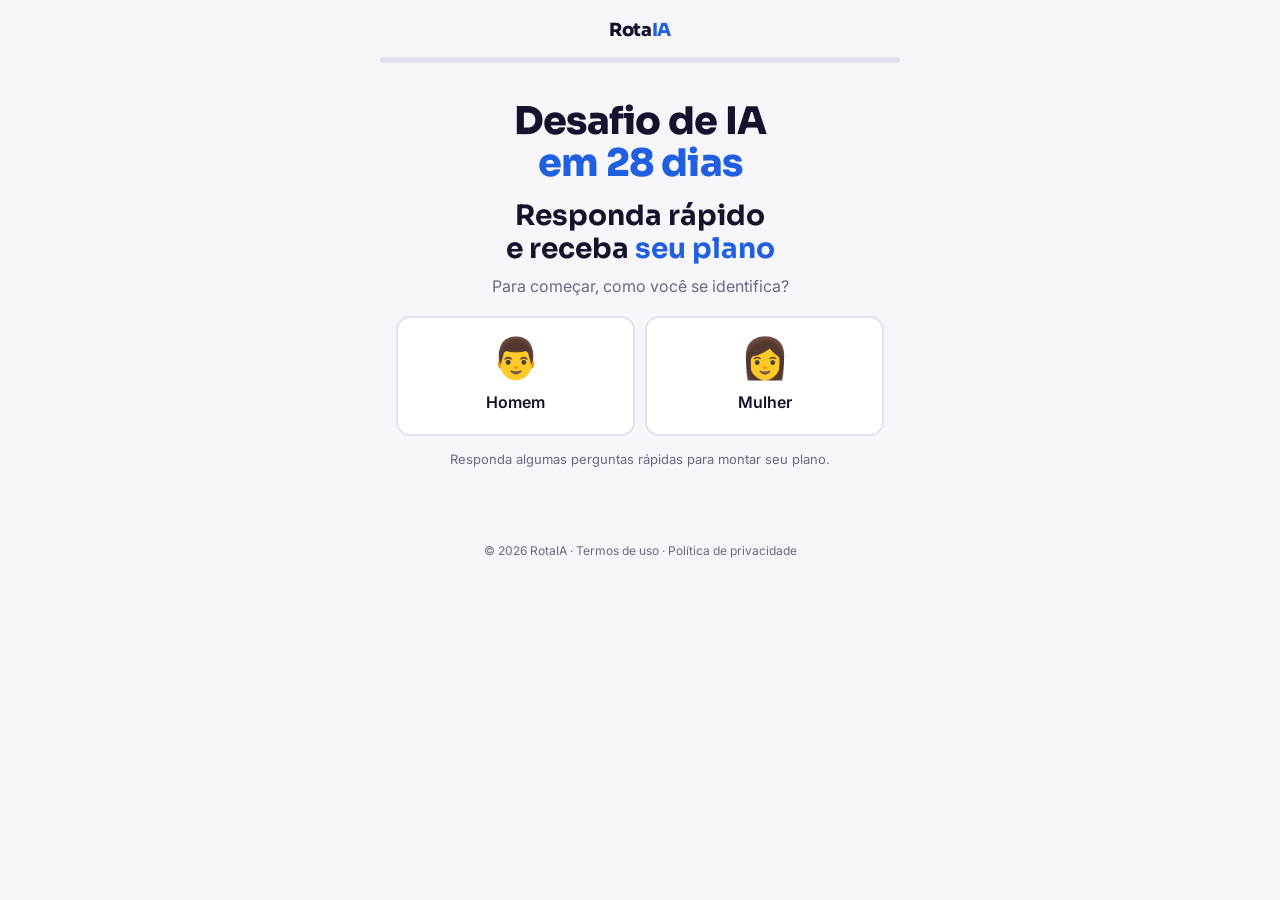
==== public/index.html @ 20b92b88 "Funil Desafio IA em 28 Dias Co-Authored-By: Claude Opus 5.5 <noreply@anthropic.com>" ====
<!DOCTYPE html>
<html lang="pt-BR">
<head>
<meta charset="utf-8">
<meta name="viewport" content="width=device-width, initial-scale=1">
<title>Desafio IA em 28 Dias</title>
<link rel="preconnect" href="https://fonts.googleapis.com">
<link rel="preconnect" href="https://fonts.gstatic.com" crossorigin>
<link href="https://fonts.googleapis.com/css2?family=Sora:wght@600;700;800&family=Inter:wght@400;500;600;700&display=swap" rel="stylesheet">
<style>
/* ===== Configure aqui: cores da sua marca ===== */
:root{
  --brand:#1f5fe0; --brand-ink:#fff; --brand-soft:#e8f0ff; --accent:#f28c28;
  --bg:#f7f7fb; --card:#fff; --ink:#15132b; --muted:#6a6884; --line:#e4e2f0;
  --display:"Sora","Trebuchet MS",sans-serif; --body:"Inter","Segoe UI",system-ui,sans-serif;
}
*{box-sizing:border-box}
html,body{margin:0}
body{background:var(--bg);color:var(--ink);font:400 16px/1.5 var(--body);min-height:100vh}
button{font:inherit;cursor:pointer}
:focus-visible{outline:3px solid var(--accent);outline-offset:2px;border-radius:8px}
.top{position:sticky;top:0;background:var(--bg);z-index:5;padding:12px 16px 8px}
.topin{max-width:520px;margin:0 auto;display:grid;grid-template-columns:40px 1fr 40px;align-items:center}
.back{border:0;background:none;font-size:22px;color:var(--ink);visibility:hidden}
.logo{text-align:center;font:800 18px var(--display);letter-spacing:-.02em}
.logo span{color:var(--brand)}
.bar{max-width:520px;margin:10px auto 0;height:6px;background:var(--line);border-radius:9px;overflow:hidden}
.bar i{display:block;height:100%;width:0;background:var(--brand);transition:width .35s}
main{max-width:520px;margin:0 auto;padding:12px 16px 40px}
.step{display:none;animation:in .3s ease}
.step.on{display:block}
@keyframes in{from{opacity:0;transform:translateY(8px)}to{opacity:1;transform:none}}
h1{font:800 clamp(28px,7vw,38px)/1.1 var(--display);letter-spacing:-.02em;margin:18px 0 10px;text-align:center;text-wrap:balance}
h2{font:700 clamp(22px,5.5vw,28px)/1.2 var(--display);margin:14px 0 8px;text-align:center;text-wrap:balance}
h2 em,h1 em{font-style:normal;color:var(--brand)}
.sub{color:var(--muted);text-align:center;margin:0 0 18px}
.opts{display:grid;gap:10px}
.opts.two{grid-template-columns:1fr 1fr}
.opt{display:flex;align-items:center;gap:12px;width:100%;text-align:left;background:var(--card);border:2px solid var(--line);border-radius:14px;padding:14px 16px;color:var(--ink);font-weight:600;transition:border-color .15s,transform .1s}
.opt:hover{border-color:var(--brand)}
.opt:active{transform:scale(.99)}
.opt .ic{font-size:24px;line-height:1}
.opt.sel{border-color:var(--brand);background:var(--brand-soft)}
.opts.two .opt{flex-direction:column;justify-content:center;text-align:center;padding:20px 10px}
.opts.two .opt .ic{font-size:40px}
.opt .chk{margin-left:auto;width:22px;height:22px;border:2px solid var(--line);border-radius:6px;flex:none}
.opt.sel .chk{background:var(--brand);border-color:var(--brand);box-shadow:inset 0 0 0 3px var(--brand-soft)}
.cta{display:block;width:100%;border:0;border-radius:14px;padding:16px;background:var(--brand);color:var(--brand-ink);font:700 17px var(--body);margin-top:18px;text-align:center;text-decoration:none}
.cta:disabled{opacity:.45;cursor:not-allowed}
.cta.green{background:var(--accent);color:#06281a}
.note{font-size:13px;color:var(--muted);text-align:center;margin-top:14px}
.load{display:grid;gap:14px;margin:20px 0}
.lrow{font-weight:600;font-size:15px}
.lrow div{display:flex;justify-content:space-between}
.lbar{height:8px;background:var(--line);border-radius:9px;overflow:hidden;margin-top:6px}
.lbar i{display:block;height:100%;width:0;background:var(--brand);transition:width .2s linear}
.modal{position:fixed;inset:0;background:rgba(21,19,43,.45);display:none;align-items:center;justify-content:center;padding:16px;z-index:9}
.modal.on{display:flex}
.box{background:var(--card);border-radius:18px;padding:22px;max-width:380px;width:100%;text-align:center}
.box .opts{grid-template-columns:1fr 1fr;margin-top:14px}
.box .opt{justify-content:center}
.field{width:100%;border:2px solid var(--line);border-radius:14px;padding:15px 16px;font:500 16px var(--body);background:var(--card);color:var(--ink)}
.field:focus{border-color:var(--brand);outline:none}
.card{background:var(--card);border:1px solid var(--line);border-radius:16px;padding:18px;margin-top:14px}
.compare{display:grid;grid-template-columns:1fr 1fr;gap:10px;margin-top:14px}
.compare .card{margin:0;text-align:center}
.compare b{display:block;font:700 15px var(--display);margin-bottom:8px}
.meter{height:10px;background:var(--line);border-radius:9px;overflow:hidden;margin:8px 0}
.meter i{display:block;height:100%}
.tag{display:inline-block;background:var(--brand-soft);color:var(--brand);font-weight:700;font-size:13px;padding:4px 10px;border-radius:99px}
.weeks{list-style:none;padding:0;margin:0;display:grid;gap:10px}
.weeks li{display:grid;grid-template-columns:44px 1fr;gap:12px;align-items:start}
.weeks .n{width:44px;height:44px;border-radius:12px;background:var(--brand);color:#fff;display:grid;place-items:center;font:700 15px var(--display)}
.weeks p{margin:2px 0 0;color:var(--muted);font-size:14px}
.inc{list-style:none;padding:0;margin:0;display:grid;gap:8px}
.inc li::before{content:"✓";color:var(--accent);font-weight:800;margin-right:8px}
.price{text-align:center}
.price s{color:var(--muted)}
.price .big{font:800 44px/1 var(--display);margin:6px 0;color:var(--ink)}
.faq details{border-top:1px solid var(--line);padding:12px 0}
.faq summary{font-weight:700;cursor:pointer}
.faq p{color:var(--muted);margin:8px 0 0}
.dep{font-size:14px;color:var(--muted);border-left:3px solid var(--brand);padding-left:10px;margin:10px 0}
footer{text-align:center;font-size:12px;color:var(--muted);padding:20px 16px}
</style>
</head>
<body>
<header class="top">
  <div class="topin">
    <button class="back" id="back" aria-label="Voltar">←</button>
    <div class="logo" id="logo"></div>
    <span></span>
  </div>
  <div class="bar" aria-hidden="true"><i id="prog"></i></div>
</header>
<main id="app"></main>
<div class="modal" id="modal" role="dialog" aria-modal="true" aria-labelledby="mq">
  <div class="box"><h2 id="mq" style="margin-top:0">Você está pronto para começar hoje?</h2>
    <div class="opts"><button class="opt" data-m="nao">Ainda não</button><button class="opt" data-m="sim">Sim!</button></div></div>
</div>
<footer>© <span id="yr"></span> <span id="brand2"></span> · Termos de uso · Política de privacidade</footer>

<script>
/* ============ CONFIGURE AQUI ============ */
const CONFIG = {
  marca: "Rota<span>IA</span>",          // nome da sua marca (pode usar <span> para colorir parte)
  marcaTexto: "RotaIA",                   // nome sem formatação, para o rodapé
  checkout: "https://SEU-CHECKOUT-AQUI",  // link do seu checkout (Kiwify, Hotmart, Cakto…)
  precoDe: "R$ 97,00",
  precoPor: "R$ 27,90",
  parcelas: "ou 3x de R$ 9,97",
  garantia: "7 dias",
  desconto: "70% OFF",                    // o que aparece na raspadinha (use um desconto real)
  // Assinatura com período de teste (deixe teste: null para pagamento único)
  teste: null,                            // exemplo: { preco: "R$ 9,90", periodo: "7 dias", renovacao: "R$ 29,90 a cada 4 semanas" }
  cronometroMin: 0,                       // minutos do cronômetro da oferta; 0 desliga. Use só com prazo real.
  // Depoimentos: use apenas depoimentos reais de alunos, com autorização.
  depoimentos: [
    // { nome: "Nome do aluno", cargo: "Profissão", texto: "O que ele disse de verdade." },
  ],
};
/* ======================================== */

const STEPS = [
  { id:"genero", q:"Responda rápido e receba <em>seu plano</em>", sub:"Para começar, como você se identifica?", two:true,
    o:[["👨","Homem"],["👩","Mulher"]] },
  { id:"idade", q:"Seu plano de IA começa <em>por onde você está hoje</em>", sub:"Qual é a sua faixa de idade?", two:true,
    o:[["🧑","18 a 24"],["👩","25 a 34"],["🧔","35 a 44"],["👵","45 ou mais"]] },
  { id:"meta", q:"O que você quer conquistar com IA <em>nos próximos 28 dias</em>?",
    o:[["💰","Ganhar mais sem trabalhar mais horas"],["📈","Ter melhores oportunidades de trabalho"],["🎯","Aprender uma habilidade que paga bem"],["🕊️","Ter mais tempo livre e menos estresse"],["🚀","Criar um negócio próprio"]] },
  { id:"area", q:"Qual dessas opções descreve <em>seu momento</em>?", sub:"Escolha a mais próxima",
    o:[["🏢","Trabalho CLT"],["💻","Autônomo ou freelancer"],["🏪","Tenho um negócio"],["🎓","Estudante"],["🔎","Procurando oportunidades"]] },
  { id:"rotina", q:"Como é a sua <em>rotina de trabalho</em>?", sub:"Assim o plano se encaixa no seu dia",
    o:[["🌞","Trabalho de dia"],["🌙","Trabalho à noite"],["🔀","Meus horários são flexíveis"],["📚","Só estudo"],["🏖️","Sou aposentado(a)"],["⏸️","Não estou trabalhando agora"]] },
  { id:"tempo", q:"Quanto tempo por dia você <em>consegue dedicar</em>?",
    o:[["⏱️","Até 15 minutos"],["⏰","De 15 a 30 minutos"],["🕐","De 30 a 60 minutos"],["🗓️","Mais de 1 hora"]] },
  { id:"desafios", q:"Quais desses <em>desafios</em> você vive hoje?", sub:"Marque todos que se aplicam", multi:true,
    o:[["😕","Sinto que ganho pouco"],["⌛","Falta de tempo"],["🔁","Rotina cansativa"],["😟","Preocupação com dinheiro"],["🧭","Não sei por onde começar"],["📉","Medo de ficar para trás"]] },
  { id:"nivel", q:"Qual é a sua <em>experiência com IA</em>?",
    o:[["🌱","Nunca usei"],["💬","Já usei o ChatGPT algumas vezes"],["⚙️","Uso no trabalho, mas quero ir além"]] },
  { id:"criar", q:"O que você gostaria de <em>criar com IA</em>?", sub:"Marque todos que quiser", multi:true,
    o:[["✍️","Textos e posts"],["🖼️","Imagens e artes"],["🎬","Vídeos"],["🤖","Automações"],["💬","Atendimento automático"]] },
  { id:"financas", q:"Como você se sente com a sua <em>vida financeira</em> hoje?",
    o:[["🙂","Tranquilo(a)"],["⚖️","Queria mais estabilidade"],["🧗","Tenho dificuldade de avançar"],["😣","Preciso mudar urgente"]] },
  { id:"renda", q:"Quanto você gostaria de <em>ganhar por mês</em>?",
    o:[["💵","Até R$ 3 mil"],["💰","De R$ 3 mil a R$ 10 mil"],["🏆","Mais de R$ 10 mil"]] },
  { id:"liberdade", q:"Você gostaria de trabalhar com <em>horário flexível</em>, de onde quiser?", two:true,
    o:[["👍","Sim"],["👎","Não"]] },
  { id:"sonho", q:"Existe algo <em>especial</em> que você quer conquistar?", sub:"Ter um objetivo claro aumenta suas chances",
    o:[["🏠","Minha casa"],["✈️","Uma viagem"],["💳","Sair das dívidas"],["👨‍👩‍👧","Dar mais conforto à família"],["🌴","Me aposentar mais cedo"]] },
  { id:"potencial", type:"potential" },
  { id:"carregando", type:"load" },
  { id:"ancora", q:"Quanto você investiria em um <em>plano de IA feito para você</em>?",
    o:[["🟢","R$ 19,90"],["🟡","R$ 29,90"],["🟠","R$ 39,90"]] },
  { id:"raspadinha", type:"scratch" },
  { id:"resultado", type:"result" },
];
const A = {}; let i = 0;
const $ = s => document.querySelector(s);
const app = $("#app");
$("#logo").innerHTML = CONFIG.marca; $("#brand2").textContent = CONFIG.marcaTexto; $("#yr").textContent = new Date().getFullYear();

function render(){
  const s = STEPS[i];
  $("#prog").style.width = Math.round(i / (STEPS.length - 1) * 100) + "%";
  $("#back").style.visibility = i > 0 && s.type !== "result" ? "visible" : "hidden";
  if(s.type === "potential") return renderPotential();
  if(s.type === "scratch") return renderScratch();
  if(s.type === "load") return renderLoad();
  if(s.type === "email") return renderEmail();
  if(s.type === "result") return renderResult();
  const intro = i === 0 ? `<h1>Desafio de IA<br><em>em 28 dias</em></h1>` : "";
  app.innerHTML = `<section class="step on">${intro}<h2>${s.q}</h2>${s.sub ? `<p class="sub">${s.sub}</p>` : ""}
    <div class="opts ${s.two ? "two" : ""}">${s.o.map(([ic, t], k) => `<button class="opt" data-k="${k}"><span class="ic" aria-hidden="true">${ic}</span><span>${t}</span>${s.multi ? `<span class="chk" aria-hidden="true"></span>` : ""}</button>`).join("")}</div>
    ${s.multi ? `<button class="cta" id="next" disabled>Continuar</button>` : ""}
    ${i === 0 ? `<p class="note">Responda algumas perguntas rápidas para montar seu plano.</p>` : ""}</section>`;
  const sel = new Set(A[s.id] || []);
  app.querySelectorAll(".opt").forEach(b => {
    const t = s.o[b.dataset.k][1];
    if(s.multi && sel.has(t)) b.classList.add("sel");
    b.addEventListener("click", () => {
      if(s.multi){ sel.has(t) ? sel.delete(t) : sel.add(t); b.classList.toggle("sel"); $("#next").disabled = !sel.size; A[s.id] = [...sel]; }
      else { A[s.id] = t; b.classList.add("sel"); setTimeout(go, 220); }
    });
  });
  if(s.multi){ $("#next").disabled = !sel.size; $("#next").addEventListener("click", go); }
}
function go(){ i = Math.min(i + 1, STEPS.length - 1); render(); scrollTo(0, 0); }
$("#back").addEventListener("click", () => { if(i > 0){ i--; render(); } });

function renderPotential(){
  const alvo = (A.renda || "uma renda maior").toLowerCase();
  app.innerHTML = `<section class="step on"><p style="text-align:center"><span class="tag">Seu diagnóstico</span></p>
    <h2>Seu <em>potencial com IA</em> é alto</h2>
    <div class="card"><b>Potencial de crescimento</b><div class="meter" style="height:14px"><i id="pm" style="width:0;background:linear-gradient(90deg,#f0a04b,var(--accent));transition:width 1.4s ease"></i></div>
      <div style="display:flex;justify-content:space-between;font-size:13px;color:var(--muted)"><span>Baixo</span><span>Médio</span><span>Alto</span></div></div>
    <div class="card"><p style="margin:0">Pelas suas respostas, você tem o perfil para usar IA em <b>${(A.criar || ["textos e posts"]).join(", ").toLowerCase()}</b> e buscar <b>${alvo}</b> com ${(A.tempo || "pouco tempo por dia").toLowerCase()}.</p></div>
    <button class="cta" id="next">Continuar</button></section>`;
  setTimeout(() => { const m = $("#pm"); if(m) m.style.width = "86%"; }, 100);
  $("#next").addEventListener("click", go);
}
function renderScratch(){
  app.innerHTML = `<section class="step on"><h2>Raspe e ganhe um <em>desconto no seu desafio</em></h2>
    <p class="sub">Passe o dedo ou o mouse sobre o cartão</p>
    <div style="position:relative;max-width:320px;margin:0 auto;aspect-ratio:16/10;border-radius:16px;overflow:hidden;background:var(--brand-soft);display:grid;place-items:center;text-align:center">
      <div><div style="font:700 15px var(--body);color:var(--muted)">VOCÊ GANHOU</div><div style="font:800 46px/1 var(--display);color:var(--brand)">${CONFIG.desconto}</div><div style="font-size:14px;color:var(--muted)">no seu plano</div></div>
      <canvas id="sc" style="position:absolute;inset:0;width:100%;height:100%;touch-action:none;cursor:grab"></canvas></div>
    <button class="cta green" id="next" disabled>Usar meu desconto</button></section>`;
  const c = $("#sc"), x = c.getContext("2d"), r = c.getBoundingClientRect();
  c.width = r.width; c.height = r.height;
  x.fillStyle = "#b9bfd3"; x.fillRect(0, 0, c.width, c.height);
  x.fillStyle = "#7d849c"; x.font = "700 18px Inter, sans-serif"; x.textAlign = "center"; x.fillText("RASPE AQUI", c.width / 2, c.height / 2 + 6);
  x.globalCompositeOperation = "destination-out";
  let down = false, n = 0;
  const pos = e => { const b = c.getBoundingClientRect(), p = e.touches ? e.touches[0] : e; return [p.clientX - b.left, p.clientY - b.top]; };
  const draw = e => { if(!down) return; e.preventDefault(); const [px, py] = pos(e); x.beginPath(); x.arc(px, py, 22, 0, Math.PI * 2); x.fill(); if(++n > 25){ $("#next").disabled = false; c.style.transition = "opacity .5s"; c.style.opacity = "0"; } };
  ["mousedown", "touchstart"].forEach(ev => c.addEventListener(ev, e => { down = true; draw(e); }, { passive: false }));
  ["mousemove", "touchmove"].forEach(ev => c.addEventListener(ev, draw, { passive: false }));
  ["mouseup", "mouseleave", "touchend"].forEach(ev => c.addEventListener(ev, () => down = false));
  $("#next").addEventListener("click", go);
}
function renderLoad(){
  const rows = ["Analisando suas respostas", "Identificando seu perfil", "Montando seu plano de 28 dias", "Ajustando ao seu tempo disponível"];
  const deps = CONFIG.depoimentos.map(d => `<p class="dep">“${d.texto}”<br><b>${d.nome}</b> · ${d.cargo}</p>`).join("");
  app.innerHTML = `<section class="step on"><h2>Criando seu <em>plano personalizado</em></h2>
    <div class="load">${rows.map((r, k) => `<div class="lrow"><div><span>${r}</span><span id="p${k}">0%</span></div><div class="lbar"><i id="b${k}"></i></div></div>`).join("")}</div>
    ${deps ? `<div class="card">${deps}</div>` : ""}</section>`;
  let k = 0, p = 0, asked = false;
  const t = setInterval(() => {
    p += 4; $("#b" + k).style.width = p + "%"; $("#p" + k).textContent = p + "%";
    if(k === 1 && p >= 60 && !asked){ asked = true; clearInterval(t); ask(() => resume()); return; }
    if(p >= 100){ $("#p" + k).textContent = "100% ✓"; k++; p = 0; if(k >= rows.length){ clearInterval(t); setTimeout(go, 500); } }
  }, 60);
  function resume(){
    const t2 = setInterval(() => {
      p += 4; $("#b" + k).style.width = p + "%"; $("#p" + k).textContent = p + "%";
      if(p >= 100){ $("#p" + k).textContent = "100% ✓"; k++; p = 0; if(k >= rows.length){ clearInterval(t2); setTimeout(go, 500); } }
    }, 60);
  }
}
function ask(done){
  const m = $("#modal"); m.classList.add("on");
  m.querySelectorAll(".opt").forEach(b => b.onclick = () => { A.pronto = b.dataset.m; m.classList.remove("on"); done(); });
}
function renderEmail(){
  app.innerHTML = `<section class="step on"><h2>Seu plano está <em>pronto!</em></h2>
    <p class="sub">Digite seu melhor e-mail para ver o resultado e receber o plano.</p>
    <form id="f"><input class="field" type="email" id="em" required placeholder="seuemail@exemplo.com" autocomplete="email">
    <button class="cta" type="submit">Ver meu plano</button></form>
    <p class="note">Usamos seu e-mail só para enviar o plano. Nada de spam.</p></section>`;
  $("#f").addEventListener("submit", e => { e.preventDefault(); A.email = $("#em").value.trim(); /* Conecte aqui sua ferramenta de e-mail (webhook, RD Station, etc.) */ go(); });
}
function renderResult(){
  const tempo = A.tempo || "15 minutos por dia", meta = (A.meta || "seu objetivo").toLowerCase();
  const criar = (A.criar || ["textos e posts"]).map(x => x.toLowerCase()).join(", ");
  const inicio = { "Nunca usei": 10, "Já usei o ChatGPT algumas vezes": 30, "Uso no trabalho, mas quero ir além": 50 }[A.nivel] || 20;
  app.innerHTML = `<section class="step on">
    <p style="text-align:center"><span class="tag">Plano personalizado</span></p>
    <h2>Seu plano para <em>${meta}</em> com IA</h2>
    <p class="sub">Montado para ${tempo.toLowerCase()}, com foco em ${criar}.</p>
    <div class="compare">
      <div class="card"><b>Hoje</b>Domínio de IA<div class="meter"><i style="width:${inicio}%;background:#f0a04b"></i></div><small>${A.nivel || "Iniciante"}</small></div>
      <div class="card"><b>Em 28 dias</b>Domínio de IA<div class="meter"><i style="width:85%;background:var(--accent)"></i></div><small>Usando IA no dia a dia</small></div>
    </div>
    <div class="card"><h2 style="text-align:left;margin-top:0">Sua rota de 4 semanas</h2>
      <ul class="weeks">
        <li><span class="n">S1</span><div><b>Fundamentos</b><p>As ferramentas certas e como escrever bons comandos.</p></div></li>
        <li><span class="n">S2</span><div><b>Criação</b><p>Produza ${criar} em minutos.</p></div></li>
        <li><span class="n">S3</span><div><b>Produtividade</b><p>Automatize tarefas repetitivas e ganhe tempo.</p></div></li>
        <li><span class="n">S4</span><div><b>Aplicação</b><p>Use o que aprendeu para ${meta}.</p></div></li>
      </ul></div>
    <div class="card"><h2 style="text-align:left;margin-top:0">O que você recebe</h2>
      <ul class="inc"><li>28 aulas curtas, uma por dia</li><li>Biblioteca de comandos prontos para copiar</li><li>Exercícios práticos com cada ferramenta</li><li>Acesso pelo celular ou computador</li><li>Certificado de conclusão</li></ul></div>
    <div class="card price"><span class="tag">${CONFIG.desconto} aplicado</span>
      ${CONFIG.cronometroMin ? `<p class="note">Desconto válido por <b id="tm"></b></p>` : ""}
      ${CONFIG.teste
        ? `<p style="margin:12px 0 0">Teste por ${CONFIG.teste.periodo}</p><div class="big">${CONFIG.teste.preco}</div>
           <p class="note" style="margin:0">Depois, ${CONFIG.teste.renovacao}. Cancele quando quiser.</p>`
        : `<p style="margin:12px 0 0">De <s>${CONFIG.precoDe}</s> por</p><div class="big">${CONFIG.precoPor}</div>
           <p class="note" style="margin:0">${CONFIG.parcelas} · pagamento único</p>`}
      <a class="cta green" href="${CONFIG.checkout}" target="_blank" rel="noopener">Quero começar meu desafio</a>
      <p class="note">🔒 Compra segura · Garantia incondicional de ${CONFIG.garantia}</p></div>
    <div class="card faq"><h2 style="text-align:left;margin-top:0">Perguntas frequentes</h2>
      <details><summary>Preciso saber tecnologia?</summary><p>Não. O desafio começa do zero e explica cada passo.</p></details>
      <details><summary>Quanto tempo por dia?</summary><p>As aulas foram pensadas para caber em ${tempo.toLowerCase()}.</p></details>
      <details><summary>Como recebo o acesso?</summary><p>Logo após a compra, você recebe o acesso no e-mail.</p></details>
      <details><summary>E se eu não gostar?</summary><p>Você tem ${CONFIG.garantia} de garantia. Pediu, recebeu seu dinheiro de volta.</p></details>
    </div></section>`;
  if(CONFIG.cronometroMin){
    let s = CONFIG.cronometroMin * 60;
    const tick = () => { const el = $("#tm"); if(!el) return; el.textContent = String(Math.floor(s / 60)).padStart(2, "0") + ":" + String(s % 60).padStart(2, "0"); if(s > 0){ s--; setTimeout(tick, 1000); } };
    tick();
  }
}
render();
</script>
</body>
</html>
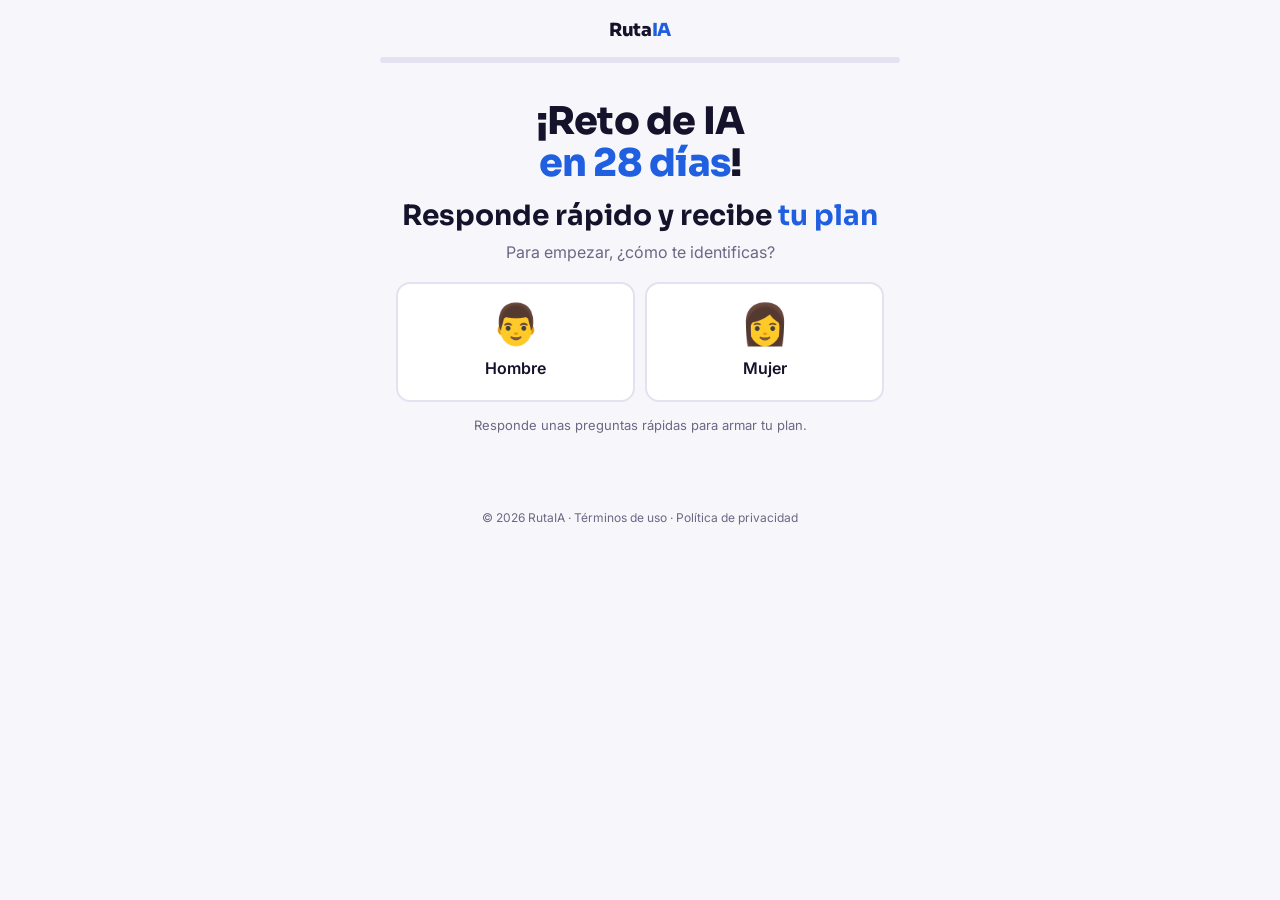
==== commit 63d3b98a: "Funil em espanhol com telas informativas e perguntas extras Co-Authored-By: Claude Opus 5.5 <noreply" ====
--- a/public/index.html
+++ b/public/index.html
@@ -1,14 +1,14 @@
 <!DOCTYPE html>
-<html lang="pt-BR">
+<html lang="es">
 <head>
 <meta charset="utf-8">
 <meta name="viewport" content="width=device-width, initial-scale=1">
-<title>Desafio IA em 28 Dias</title>
+<title>Reto de IA en 28 Días</title>
 <link rel="preconnect" href="https://fonts.googleapis.com">
 <link rel="preconnect" href="https://fonts.gstatic.com" crossorigin>
 <link href="https://fonts.googleapis.com/css2?family=Sora:wght@600;700;800&family=Inter:wght@400;500;600;700&display=swap" rel="stylesheet">
 <style>
-/* ===== Configure aqui: cores da sua marca ===== */
+/* ===== Colores de tu marca ===== */
 :root{
   --brand:#1f5fe0; --brand-ink:#fff; --brand-soft:#e8f0ff; --accent:#f28c28;
   --bg:#f7f7fb; --card:#fff; --ink:#15132b; --muted:#6a6884; --line:#e4e2f0;
@@ -47,8 +47,9 @@
 .opt.sel .chk{background:var(--brand);border-color:var(--brand);box-shadow:inset 0 0 0 3px var(--brand-soft)}
 .cta{display:block;width:100%;border:0;border-radius:14px;padding:16px;background:var(--brand);color:var(--brand-ink);font:700 17px var(--body);margin-top:18px;text-align:center;text-decoration:none}
 .cta:disabled{opacity:.45;cursor:not-allowed}
-.cta.green{background:var(--accent);color:#06281a}
+.cta.green{background:var(--accent);color:#2b1600}
 .note{font-size:13px;color:var(--muted);text-align:center;margin-top:14px}
+.hero-ic{font-size:64px;text-align:center;margin:18px 0 0}
 .load{display:grid;gap:14px;margin:20px 0}
 .lrow{font-weight:600;font-size:15px}
 .lrow div{display:flex;justify-content:space-between}
@@ -59,8 +60,6 @@
 .box{background:var(--card);border-radius:18px;padding:22px;max-width:380px;width:100%;text-align:center}
 .box .opts{grid-template-columns:1fr 1fr;margin-top:14px}
 .box .opt{justify-content:center}
-.field{width:100%;border:2px solid var(--line);border-radius:14px;padding:15px 16px;font:500 16px var(--body);background:var(--card);color:var(--ink)}
-.field:focus{border-color:var(--brand);outline:none}
 .card{background:var(--card);border:1px solid var(--line);border-radius:16px;padding:18px;margin-top:14px}
 .compare{display:grid;grid-template-columns:1fr 1fr;gap:10px;margin-top:14px}
 .compare .card{margin:0;text-align:center}
@@ -74,6 +73,13 @@
 .weeks p{margin:2px 0 0;color:var(--muted);font-size:14px}
 .inc{list-style:none;padding:0;margin:0;display:grid;gap:8px}
 .inc li::before{content:"✓";color:var(--accent);font-weight:800;margin-right:8px}
+.facts{display:grid;gap:10px;margin-top:14px}
+.fact{display:grid;grid-template-columns:40px 1fr;gap:12px;align-items:start;background:var(--card);border:1px solid var(--line);border-radius:14px;padding:14px}
+.fact .fi{font-size:26px;line-height:1}
+.fact b{display:block;margin-bottom:2px}
+.fact p{margin:0;color:var(--muted);font-size:14px}
+.chips{display:flex;flex-wrap:wrap;gap:8px;justify-content:center;margin-top:12px}
+.chips span{background:var(--brand-soft);color:var(--brand);font-weight:700;font-size:14px;padding:6px 12px;border-radius:99px}
 .price{text-align:center}
 .price s{color:var(--muted)}
 .price .big{font:800 44px/1 var(--display);margin:6px 0;color:var(--ink)}
@@ -87,7 +93,7 @@
 <body>
 <header class="top">
   <div class="topin">
-    <button class="back" id="back" aria-label="Voltar">←</button>
+    <button class="back" id="back" aria-label="Volver">←</button>
     <div class="logo" id="logo"></div>
     <span></span>
   </div>
@@ -95,63 +101,82 @@
 </header>
 <main id="app"></main>
 <div class="modal" id="modal" role="dialog" aria-modal="true" aria-labelledby="mq">
-  <div class="box"><h2 id="mq" style="margin-top:0">Você está pronto para começar hoje?</h2>
-    <div class="opts"><button class="opt" data-m="nao">Ainda não</button><button class="opt" data-m="sim">Sim!</button></div></div>
+  <div class="box"><h2 id="mq" style="margin-top:0">¿Estás listo para empezar hoy?</h2>
+    <div class="opts"><button class="opt" data-m="no">Todavía no</button><button class="opt" data-m="si">¡Sí!</button></div></div>
 </div>
-<footer>© <span id="yr"></span> <span id="brand2"></span> · Termos de uso · Política de privacidade</footer>
+<footer>© <span id="yr"></span> <span id="brand2"></span> · Términos de uso · Política de privacidad</footer>
 
 <script>
-/* ============ CONFIGURE AQUI ============ */
+/* ============ CONFIGURA AQUÍ ============ */
 const CONFIG = {
-  marca: "Rota<span>IA</span>",          // nome da sua marca (pode usar <span> para colorir parte)
-  marcaTexto: "RotaIA",                   // nome sem formatação, para o rodapé
-  checkout: "https://SEU-CHECKOUT-AQUI",  // link do seu checkout (Kiwify, Hotmart, Cakto…)
-  precoDe: "R$ 97,00",
-  precoPor: "R$ 27,90",
-  parcelas: "ou 3x de R$ 9,97",
-  garantia: "7 dias",
-  desconto: "70% OFF",                    // o que aparece na raspadinha (use um desconto real)
-  // Assinatura com período de teste (deixe teste: null para pagamento único)
-  teste: null,                            // exemplo: { preco: "R$ 9,90", periodo: "7 dias", renovacao: "R$ 29,90 a cada 4 semanas" }
-  cronometroMin: 0,                       // minutos do cronômetro da oferta; 0 desliga. Use só com prazo real.
-  // Depoimentos: use apenas depoimentos reais de alunos, com autorização.
+  marca: "Ruta<span>IA</span>",           // nombre de tu marca (puedes usar <span> para colorear una parte)
+  marcaTexto: "RutaIA",                   // nombre sin formato, para el pie de página
+  checkout: "https://TU-CHECKOUT-AQUI",   // enlace de tu checkout (Hotmart, Kiwify, Cakto…)
+  precoDe: "US$ 47",
+  precoPor: "US$ 9,90",
+  parcelas: "",                           // ej.: "o 3 cuotas de US$ 3,30" (déjalo vacío si no aplica)
+  garantia: "7 días",
+  desconto: "70% OFF",                    // lo que aparece en la tarjeta para raspar (usa un descuento real)
+  // Suscripción con periodo de prueba (deja teste: null para pago único)
+  teste: null,                            // ej.: { preco: "US$ 4,90", periodo: "7 días", renovacao: "US$ 19,90 cada 4 semanas" }
+  cronometroMin: 0,                       // minutos del cronómetro de la oferta; 0 lo apaga. Úsalo solo con un plazo real.
+  // Testimonios: usa solo testimonios reales de alumnos, con autorización.
   depoimentos: [
-    // { nome: "Nome do aluno", cargo: "Profissão", texto: "O que ele disse de verdade." },
+    // { nome: "Nombre del alumno", cargo: "Profesión", texto: "Lo que dijo de verdad." },
   ],
 };
 /* ======================================== */
 
 const STEPS = [
-  { id:"genero", q:"Responda rápido e receba <em>seu plano</em>", sub:"Para começar, como você se identifica?", two:true,
-    o:[["👨","Homem"],["👩","Mulher"]] },
-  { id:"idade", q:"Seu plano de IA começa <em>por onde você está hoje</em>", sub:"Qual é a sua faixa de idade?", two:true,
-    o:[["🧑","18 a 24"],["👩","25 a 34"],["🧔","35 a 44"],["👵","45 ou mais"]] },
-  { id:"meta", q:"O que você quer conquistar com IA <em>nos próximos 28 dias</em>?",
-    o:[["💰","Ganhar mais sem trabalhar mais horas"],["📈","Ter melhores oportunidades de trabalho"],["🎯","Aprender uma habilidade que paga bem"],["🕊️","Ter mais tempo livre e menos estresse"],["🚀","Criar um negócio próprio"]] },
-  { id:"area", q:"Qual dessas opções descreve <em>seu momento</em>?", sub:"Escolha a mais próxima",
-    o:[["🏢","Trabalho CLT"],["💻","Autônomo ou freelancer"],["🏪","Tenho um negócio"],["🎓","Estudante"],["🔎","Procurando oportunidades"]] },
-  { id:"rotina", q:"Como é a sua <em>rotina de trabalho</em>?", sub:"Assim o plano se encaixa no seu dia",
-    o:[["🌞","Trabalho de dia"],["🌙","Trabalho à noite"],["🔀","Meus horários são flexíveis"],["📚","Só estudo"],["🏖️","Sou aposentado(a)"],["⏸️","Não estou trabalhando agora"]] },
-  { id:"tempo", q:"Quanto tempo por dia você <em>consegue dedicar</em>?",
-    o:[["⏱️","Até 15 minutos"],["⏰","De 15 a 30 minutos"],["🕐","De 30 a 60 minutos"],["🗓️","Mais de 1 hora"]] },
-  { id:"desafios", q:"Quais desses <em>desafios</em> você vive hoje?", sub:"Marque todos que se aplicam", multi:true,
-    o:[["😕","Sinto que ganho pouco"],["⌛","Falta de tempo"],["🔁","Rotina cansativa"],["😟","Preocupação com dinheiro"],["🧭","Não sei por onde começar"],["📉","Medo de ficar para trás"]] },
-  { id:"nivel", q:"Qual é a sua <em>experiência com IA</em>?",
-    o:[["🌱","Nunca usei"],["💬","Já usei o ChatGPT algumas vezes"],["⚙️","Uso no trabalho, mas quero ir além"]] },
-  { id:"criar", q:"O que você gostaria de <em>criar com IA</em>?", sub:"Marque todos que quiser", multi:true,
-    o:[["✍️","Textos e posts"],["🖼️","Imagens e artes"],["🎬","Vídeos"],["🤖","Automações"],["💬","Atendimento automático"]] },
-  { id:"financas", q:"Como você se sente com a sua <em>vida financeira</em> hoje?",
-    o:[["🙂","Tranquilo(a)"],["⚖️","Queria mais estabilidade"],["🧗","Tenho dificuldade de avançar"],["😣","Preciso mudar urgente"]] },
-  { id:"renda", q:"Quanto você gostaria de <em>ganhar por mês</em>?",
-    o:[["💵","Até R$ 3 mil"],["💰","De R$ 3 mil a R$ 10 mil"],["🏆","Mais de R$ 10 mil"]] },
-  { id:"liberdade", q:"Você gostaria de trabalhar com <em>horário flexível</em>, de onde quiser?", two:true,
-    o:[["👍","Sim"],["👎","Não"]] },
-  { id:"sonho", q:"Existe algo <em>especial</em> que você quer conquistar?", sub:"Ter um objetivo claro aumenta suas chances",
-    o:[["🏠","Minha casa"],["✈️","Uma viagem"],["💳","Sair das dívidas"],["👨‍👩‍👧","Dar mais conforto à família"],["🌴","Me aposentar mais cedo"]] },
+  { id:"genero", q:"Responde rápido y recibe <em>tu plan</em>", sub:"Para empezar, ¿cómo te identificas?", two:true,
+    o:[["👨","Hombre"],["👩","Mujer"]] },
+  { id:"idade", q:"Tu plan de IA empieza <em>donde estás hoy</em>", sub:"¿Cuál es tu rango de edad?", two:true,
+    o:[["🧑","18 a 24"],["👩","25 a 34"],["🧔","35 a 44"],["👵","45 o más"]] },
+  { id:"meta", q:"¿Qué quieres conseguir con IA <em>en los próximos 28 días</em>?",
+    o:[["💰","Ganar más sin trabajar más horas"],["📈","Conseguir mejores oportunidades de trabajo"],["🎯","Aprender una habilidad bien pagada"],["🕊️","Tener más tiempo libre y menos estrés"],["🚀","Crear mi propio negocio"]] },
+  { id:"area", q:"¿Cuál de estas opciones describe <em>tu momento</em>?", sub:"Elige la más cercana",
+    o:[["🏢","Empleo fijo"],["💻","Independiente o freelancer"],["🏪","Tengo un negocio"],["🎓","Estudiante"],["🔎","Buscando oportunidades"]] },
+  { id:"rotina", q:"¿Cómo es tu <em>rutina de trabajo</em>?", sub:"Así el plan se adapta a tu día",
+    o:[["🌞","Trabajo de día"],["🌙","Trabajo de noche"],["🔀","Mis horarios son flexibles"],["📚","Solo estudio"],["🏖️","Estoy jubilado(a)"],["⏸️","No estoy trabajando ahora"]] },
+  { id:"desafios", q:"¿Cuáles de estos <em>desafíos</em> vives hoy?", sub:"Marca todos los que apliquen", multi:true,
+    o:[["😕","Siento que gano poco"],["⌛","Me falta tiempo"],["🔁","Rutina agotadora"],["😟","Preocupación por el dinero"],["🧭","No sé por dónde empezar"],["📉","Miedo a quedarme atrás"]] },
+  { id:"i_gracias", type:"info", ic:"🙌", t:"¡Gracias! Ya estamos <em>armando tu plan</em>",
+    p:"Cada respuesta ajusta tu ruta de 28 días. Faltan pocas preguntas para tenerla lista." },
+  { id:"financas", q:"¿Cómo te sientes con tu <em>situación financiera</em> hoy?",
+    o:[["🙂","Tranquilo(a)"],["⚖️","Quisiera más estabilidad"],["🧗","Me cuesta avanzar"],["😣","Necesito un cambio urgente"]] },
+  { id:"renda", q:"¿Cuánto te gustaría <em>ganar al mes</em>?",
+    o:[["💵","Hasta US$ 1.000"],["💰","De US$ 1.000 a US$ 3.000"],["🏆","Más de US$ 3.000"]] },
+  { id:"liberdade", q:"¿Te gustaría trabajar con <em>horario flexible</em>, desde donde quieras?", two:true,
+    o:[["👍","Sí"],["👎","No"]] },
+  { id:"automatizar", q:"¿Te gustaría que la IA hiciera <em>tus tareas repetitivas</em>?", two:true,
+    o:[["🤖","¡Sí, claro!"],["🙅","Por ahora no"]] },
+  { id:"estilo", q:"¿Quieres un trabajo que vaya <em>con tu estilo de vida</em>?", two:true,
+    o:[["💯","Totalmente"],["🤷","No necesariamente"]] },
+  { id:"i_datos", type:"facts", t:"La IA ya está <em>cambiando el trabajo</em>",
+    f:[["⚡","Tareas en minutos","Textos, imágenes y resúmenes que antes tomaban horas hoy se hacen en pocos minutos."],
+       ["🧑‍💼","Nuevas oportunidades","Negocios de todos los tamaños buscan personas que sepan usar herramientas de IA."],
+       ["📱","Desde el celular","Muchas herramientas funcionan en el teléfono, sin computadora potente ni conocimientos técnicos."]] },
+  { id:"nivel", q:"¿Cuánto sabes sobre <em>inteligencia artificial</em>?",
+    o:[["🌱","Nada, empiezo de cero"],["💬","Probé ChatGPT algunas veces"],["🧰","Conozco algunas herramientas"],["⚙️","La uso en el trabajo y quiero ir más allá"]] },
+  { id:"extra", q:"¿Ya intentaste tener <em>ingresos extra</em>?",
+    o:[["🔁","Sí, hago trabajos de vez en cuando"],["🏢","No, solo tengo mi trabajo principal"],["💻","Ya hice trabajos freelance"],["🆕","Nunca lo intenté"]] },
+  { id:"aprender", q:"¿Te resulta fácil <em>aprender cosas nuevas</em>?",
+    o:[["⚡","Sí, me adapto rápido"],["🐢","Me cuesta un poco, pero lo logro"],["😅","Me cuesta bastante"]] },
+  { id:"ferramentas", q:"¿Qué <em>herramientas de IA</em> ya conoces?", sub:"Marca todas las que quieras. Si no conoces ninguna, no pasa nada.", multi:true,
+    o:[["💬","ChatGPT"],["✨","Gemini"],["🎨","Generadores de imágenes"],["🎬","Editores de video con IA"],["🙈","Ninguna todavía"]] },
+  { id:"criar", q:"¿Qué te gustaría <em>crear con IA</em>?", sub:"Marca todo lo que quieras", multi:true,
+    o:[["✍️","Textos y publicaciones"],["🖼️","Imágenes y diseños"],["🎬","Videos"],["🤖","Automatizaciones"],["💬","Atención automática a clientes"]] },
+  { id:"i_resumo", type:"summary" },
   { id:"potencial", type:"potential" },
+  { id:"sonho", q:"¿Hay algo <em>especial</em> que quieras lograr?", sub:"Tener una meta clara aumenta tus posibilidades",
+    o:[["🏠","Mi casa propia"],["✈️","Un viaje"],["💳","Salir de deudas"],["👨‍👩‍👧","Darle más comodidad a mi familia"],["🌴","Jubilarme antes"]] },
+  { id:"tempo", q:"¿Cuánto tiempo al día <em>puedes dedicar</em>?",
+    o:[["⏱️","Hasta 15 minutos"],["⏰","De 15 a 30 minutos"],["🕐","De 30 a 60 minutos"],["🗓️","Más de 1 hora"]] },
+  { id:"i_prova", type:"info", ic:"🚀", t:"Personas con tu perfil <em>ya empezaron</em>",
+    p:"Con pocos minutos al día y paso a paso, la IA se vuelve una herramienta de trabajo en pocas semanas.", btn:"Quiero avanzar" },
   { id:"carregando", type:"load" },
-  { id:"ancora", q:"Quanto você investiria em um <em>plano de IA feito para você</em>?",
-    o:[["🟢","R$ 19,90"],["🟡","R$ 29,90"],["🟠","R$ 39,90"]] },
+  { id:"ancora", q:"¿Cuánto invertirías en un <em>plan de IA hecho para ti</em>?",
+    o:[["🟢","US$ 9"],["🟡","US$ 19"],["🟠","US$ 29"]] },
   { id:"raspadinha", type:"scratch" },
   { id:"resultado", type:"result" },
 ];
@@ -159,21 +184,24 @@
 const $ = s => document.querySelector(s);
 const app = $("#app");
 $("#logo").innerHTML = CONFIG.marca; $("#brand2").textContent = CONFIG.marcaTexto; $("#yr").textContent = new Date().getFullYear();
+const low = x => String(x || "").toLowerCase();
 
 function render(){
   const s = STEPS[i];
   $("#prog").style.width = Math.round(i / (STEPS.length - 1) * 100) + "%";
   $("#back").style.visibility = i > 0 && s.type !== "result" ? "visible" : "hidden";
+  if(s.type === "info") return renderInfo(s);
+  if(s.type === "facts") return renderFacts(s);
+  if(s.type === "summary") return renderSummary();
   if(s.type === "potential") return renderPotential();
   if(s.type === "scratch") return renderScratch();
   if(s.type === "load") return renderLoad();
-  if(s.type === "email") return renderEmail();
   if(s.type === "result") return renderResult();
-  const intro = i === 0 ? `<h1>Desafio de IA<br><em>em 28 dias</em></h1>` : "";
+  const intro = i === 0 ? `<h1>¡Reto de IA<br><em>en 28 días</em>!</h1>` : "";
   app.innerHTML = `<section class="step on">${intro}<h2>${s.q}</h2>${s.sub ? `<p class="sub">${s.sub}</p>` : ""}
     <div class="opts ${s.two ? "two" : ""}">${s.o.map(([ic, t], k) => `<button class="opt" data-k="${k}"><span class="ic" aria-hidden="true">${ic}</span><span>${t}</span>${s.multi ? `<span class="chk" aria-hidden="true"></span>` : ""}</button>`).join("")}</div>
     ${s.multi ? `<button class="cta" id="next" disabled>Continuar</button>` : ""}
-    ${i === 0 ? `<p class="note">Responda algumas perguntas rápidas para montar seu plano.</p>` : ""}</section>`;
+    ${i === 0 ? `<p class="note">Responde unas preguntas rápidas para armar tu plan.</p>` : ""}</section>`;
   const sel = new Set(A[s.id] || []);
   app.querySelectorAll(".opt").forEach(b => {
     const t = s.o[b.dataset.k][1];
@@ -187,29 +215,47 @@
 }
 function go(){ i = Math.min(i + 1, STEPS.length - 1); render(); scrollTo(0, 0); }
 $("#back").addEventListener("click", () => { if(i > 0){ i--; render(); } });
+function nextBtn(label){ return `<button class="cta" id="next">${label || "Continuar"}</button>`; }
+function bindNext(){ $("#next").addEventListener("click", go); }
 
+function renderInfo(s){
+  app.innerHTML = `<section class="step on"><div class="hero-ic" aria-hidden="true">${s.ic}</div><h2>${s.t}</h2><p class="sub">${s.p}</p>${nextBtn(s.btn)}</section>`;
+  bindNext();
+}
+function renderFacts(s){
+  app.innerHTML = `<section class="step on"><h2>${s.t}</h2><div class="facts">${s.f.map(([ic, b, p]) => `<div class="fact"><span class="fi" aria-hidden="true">${ic}</span><div><b>${b}</b><p>${p}</p></div></div>`).join("")}</div>${nextBtn()}</section>`;
+  bindNext();
+}
+function renderSummary(){
+  const areas = A.criar || ["Textos y publicaciones"];
+  app.innerHTML = `<section class="step on"><div class="hero-ic" aria-hidden="true">🧠</div><h2>Estamos preparando tu <em>plan de aprendizaje</em></h2>
+    <p class="sub">Según tus respuestas, quieres usar la IA para:</p>
+    <div class="chips">${areas.map(a => `<span>${a}</span>`).join("")}</div>
+    <div class="card"><p style="margin:0">Objetivo: <b>${low(A.meta) || "crecer con IA"}</b><br>Nivel actual: <b>${low(A.nivel) || "principiante"}</b></p></div>
+    ${nextBtn()}</section>`;
+  bindNext();
+}
 function renderPotential(){
-  const alvo = (A.renda || "uma renda maior").toLowerCase();
-  app.innerHTML = `<section class="step on"><p style="text-align:center"><span class="tag">Seu diagnóstico</span></p>
-    <h2>Seu <em>potencial com IA</em> é alto</h2>
-    <div class="card"><b>Potencial de crescimento</b><div class="meter" style="height:14px"><i id="pm" style="width:0;background:linear-gradient(90deg,#f0a04b,var(--accent));transition:width 1.4s ease"></i></div>
-      <div style="display:flex;justify-content:space-between;font-size:13px;color:var(--muted)"><span>Baixo</span><span>Médio</span><span>Alto</span></div></div>
-    <div class="card"><p style="margin:0">Pelas suas respostas, você tem o perfil para usar IA em <b>${(A.criar || ["textos e posts"]).join(", ").toLowerCase()}</b> e buscar <b>${alvo}</b> com ${(A.tempo || "pouco tempo por dia").toLowerCase()}.</p></div>
-    <button class="cta" id="next">Continuar</button></section>`;
+  app.innerHTML = `<section class="step on"><p style="text-align:center"><span class="tag">Tu diagnóstico</span></p>
+    <h2>Tu <em>potencial con IA</em> es alto</h2>
+    <div class="card"><b>Potencial de crecimiento</b><div class="meter" style="height:14px"><i id="pm" style="width:0;background:linear-gradient(90deg,#f0a04b,var(--brand));transition:width 1.4s ease"></i></div>
+      <div style="display:flex;justify-content:space-between;font-size:13px;color:var(--muted)"><span>Bajo</span><span>Medio</span><span>Alto</span></div></div>
+    <div class="card"><p style="margin:0">Por tus respuestas, tienes el perfil para usar IA en <b>${low((A.criar || ["textos y publicaciones"]).join(", "))}</b> y buscar <b>${low(A.renda) || "más ingresos"}</b>.</p></div>
+    ${nextBtn()}</section>`;
   setTimeout(() => { const m = $("#pm"); if(m) m.style.width = "86%"; }, 100);
-  $("#next").addEventListener("click", go);
+  bindNext();
 }
 function renderScratch(){
-  app.innerHTML = `<section class="step on"><h2>Raspe e ganhe um <em>desconto no seu desafio</em></h2>
-    <p class="sub">Passe o dedo ou o mouse sobre o cartão</p>
+  app.innerHTML = `<section class="step on"><h2>Raspa y gana un <em>descuento en tu reto</em></h2>
+    <p class="sub">Pasa el dedo o el mouse sobre la tarjeta</p>
     <div style="position:relative;max-width:320px;margin:0 auto;aspect-ratio:16/10;border-radius:16px;overflow:hidden;background:var(--brand-soft);display:grid;place-items:center;text-align:center">
-      <div><div style="font:700 15px var(--body);color:var(--muted)">VOCÊ GANHOU</div><div style="font:800 46px/1 var(--display);color:var(--brand)">${CONFIG.desconto}</div><div style="font-size:14px;color:var(--muted)">no seu plano</div></div>
+      <div><div style="font:700 15px var(--body);color:var(--muted)">¡GANASTE!</div><div style="font:800 46px/1 var(--display);color:var(--brand)">${CONFIG.desconto}</div><div style="font-size:14px;color:var(--muted)">en tu plan</div></div>
       <canvas id="sc" style="position:absolute;inset:0;width:100%;height:100%;touch-action:none;cursor:grab"></canvas></div>
-    <button class="cta green" id="next" disabled>Usar meu desconto</button></section>`;
+    <button class="cta green" id="next" disabled>Usar mi descuento</button></section>`;
   const c = $("#sc"), x = c.getContext("2d"), r = c.getBoundingClientRect();
   c.width = r.width; c.height = r.height;
   x.fillStyle = "#b9bfd3"; x.fillRect(0, 0, c.width, c.height);
-  x.fillStyle = "#7d849c"; x.font = "700 18px Inter, sans-serif"; x.textAlign = "center"; x.fillText("RASPE AQUI", c.width / 2, c.height / 2 + 6);
+  x.fillStyle = "#7d849c"; x.font = "700 18px Inter, sans-serif"; x.textAlign = "center"; x.fillText("RASPA AQUÍ", c.width / 2, c.height / 2 + 6);
   x.globalCompositeOperation = "destination-out";
   let down = false, n = 0;
   const pos = e => { const b = c.getBoundingClientRect(), p = e.touches ? e.touches[0] : e; return [p.clientX - b.left, p.clientY - b.top]; };
@@ -217,74 +263,63 @@
   ["mousedown", "touchstart"].forEach(ev => c.addEventListener(ev, e => { down = true; draw(e); }, { passive: false }));
   ["mousemove", "touchmove"].forEach(ev => c.addEventListener(ev, draw, { passive: false }));
   ["mouseup", "mouseleave", "touchend"].forEach(ev => c.addEventListener(ev, () => down = false));
-  $("#next").addEventListener("click", go);
+  bindNext();
 }
 function renderLoad(){
-  const rows = ["Analisando suas respostas", "Identificando seu perfil", "Montando seu plano de 28 dias", "Ajustando ao seu tempo disponível"];
+  const rows = ["Analizando tus respuestas", "Identificando tu perfil", "Armando tu plan de 28 días", "Ajustando a tu tiempo disponible"];
   const deps = CONFIG.depoimentos.map(d => `<p class="dep">“${d.texto}”<br><b>${d.nome}</b> · ${d.cargo}</p>`).join("");
-  app.innerHTML = `<section class="step on"><h2>Criando seu <em>plano personalizado</em></h2>
+  app.innerHTML = `<section class="step on"><h2>Creando tu <em>plan personalizado</em></h2>
     <div class="load">${rows.map((r, k) => `<div class="lrow"><div><span>${r}</span><span id="p${k}">0%</span></div><div class="lbar"><i id="b${k}"></i></div></div>`).join("")}</div>
     ${deps ? `<div class="card">${deps}</div>` : ""}</section>`;
   let k = 0, p = 0, asked = false;
-  const t = setInterval(() => {
-    p += 4; $("#b" + k).style.width = p + "%"; $("#p" + k).textContent = p + "%";
-    if(k === 1 && p >= 60 && !asked){ asked = true; clearInterval(t); ask(() => resume()); return; }
-    if(p >= 100){ $("#p" + k).textContent = "100% ✓"; k++; p = 0; if(k >= rows.length){ clearInterval(t); setTimeout(go, 500); } }
-  }, 60);
-  function resume(){
-    const t2 = setInterval(() => {
+  const run = () => {
+    const t = setInterval(() => {
       p += 4; $("#b" + k).style.width = p + "%"; $("#p" + k).textContent = p + "%";
-      if(p >= 100){ $("#p" + k).textContent = "100% ✓"; k++; p = 0; if(k >= rows.length){ clearInterval(t2); setTimeout(go, 500); } }
+      if(k === 1 && p >= 60 && !asked){ asked = true; clearInterval(t); ask(run); return; }
+      if(p >= 100){ $("#p" + k).textContent = "100% ✓"; k++; p = 0; if(k >= rows.length){ clearInterval(t); setTimeout(go, 500); } }
     }, 60);
-  }
+  };
+  run();
 }
 function ask(done){
   const m = $("#modal"); m.classList.add("on");
-  m.querySelectorAll(".opt").forEach(b => b.onclick = () => { A.pronto = b.dataset.m; m.classList.remove("on"); done(); });
-}
-function renderEmail(){
-  app.innerHTML = `<section class="step on"><h2>Seu plano está <em>pronto!</em></h2>
-    <p class="sub">Digite seu melhor e-mail para ver o resultado e receber o plano.</p>
-    <form id="f"><input class="field" type="email" id="em" required placeholder="seuemail@exemplo.com" autocomplete="email">
-    <button class="cta" type="submit">Ver meu plano</button></form>
-    <p class="note">Usamos seu e-mail só para enviar o plano. Nada de spam.</p></section>`;
-  $("#f").addEventListener("submit", e => { e.preventDefault(); A.email = $("#em").value.trim(); /* Conecte aqui sua ferramenta de e-mail (webhook, RD Station, etc.) */ go(); });
+  m.querySelectorAll(".opt").forEach(b => b.onclick = () => { A.listo = b.dataset.m; m.classList.remove("on"); done(); });
 }
 function renderResult(){
-  const tempo = A.tempo || "15 minutos por dia", meta = (A.meta || "seu objetivo").toLowerCase();
-  const criar = (A.criar || ["textos e posts"]).map(x => x.toLowerCase()).join(", ");
-  const inicio = { "Nunca usei": 10, "Já usei o ChatGPT algumas vezes": 30, "Uso no trabalho, mas quero ir além": 50 }[A.nivel] || 20;
+  const tempo = low(A.tempo) || "pocos minutos al día", meta = low(A.meta) || "tu objetivo";
+  const criar = low((A.criar || ["textos y publicaciones"]).join(", "));
+  const inicio = { "Nada, empiezo de cero": 10, "Probé ChatGPT algunas veces": 25, "Conozco algunas herramientas": 40, "La uso en el trabajo y quiero ir más allá": 55 }[A.nivel] || 20;
   app.innerHTML = `<section class="step on">
-    <p style="text-align:center"><span class="tag">Plano personalizado</span></p>
-    <h2>Seu plano para <em>${meta}</em> com IA</h2>
-    <p class="sub">Montado para ${tempo.toLowerCase()}, com foco em ${criar}.</p>
+    <p style="text-align:center"><span class="tag">Plan personalizado</span></p>
+    <h2>Tu plan para <em>${meta}</em> con IA</h2>
+    <p class="sub">Pensado para ${tempo}, con foco en ${criar}.</p>
     <div class="compare">
-      <div class="card"><b>Hoje</b>Domínio de IA<div class="meter"><i style="width:${inicio}%;background:#f0a04b"></i></div><small>${A.nivel || "Iniciante"}</small></div>
-      <div class="card"><b>Em 28 dias</b>Domínio de IA<div class="meter"><i style="width:85%;background:var(--accent)"></i></div><small>Usando IA no dia a dia</small></div>
+      <div class="card"><b>Hoy</b>Dominio de IA<div class="meter"><i style="width:${inicio}%;background:#f0a04b"></i></div><small>${A.nivel || "Principiante"}</small></div>
+      <div class="card"><b>En 28 días</b>Dominio de IA<div class="meter"><i style="width:85%;background:var(--brand)"></i></div><small>Usando IA en tu día a día</small></div>
     </div>
-    <div class="card"><h2 style="text-align:left;margin-top:0">Sua rota de 4 semanas</h2>
+    <div class="card"><h2 style="text-align:left;margin-top:0">Tu ruta de 4 semanas</h2>
       <ul class="weeks">
-        <li><span class="n">S1</span><div><b>Fundamentos</b><p>As ferramentas certas e como escrever bons comandos.</p></div></li>
-        <li><span class="n">S2</span><div><b>Criação</b><p>Produza ${criar} em minutos.</p></div></li>
-        <li><span class="n">S3</span><div><b>Produtividade</b><p>Automatize tarefas repetitivas e ganhe tempo.</p></div></li>
-        <li><span class="n">S4</span><div><b>Aplicação</b><p>Use o que aprendeu para ${meta}.</p></div></li>
+        <li><span class="n">S1</span><div><b>Fundamentos</b><p>Las herramientas correctas y cómo escribir buenas instrucciones.</p></div></li>
+        <li><span class="n">S2</span><div><b>Creación</b><p>Produce ${criar} en minutos.</p></div></li>
+        <li><span class="n">S3</span><div><b>Productividad</b><p>Automatiza tareas repetitivas y gana tiempo.</p></div></li>
+        <li><span class="n">S4</span><div><b>Aplicación</b><p>Usa lo aprendido para ${meta}.</p></div></li>
       </ul></div>
-    <div class="card"><h2 style="text-align:left;margin-top:0">O que você recebe</h2>
-      <ul class="inc"><li>28 aulas curtas, uma por dia</li><li>Biblioteca de comandos prontos para copiar</li><li>Exercícios práticos com cada ferramenta</li><li>Acesso pelo celular ou computador</li><li>Certificado de conclusão</li></ul></div>
+    <div class="card"><h2 style="text-align:left;margin-top:0">Lo que recibes</h2>
+      <ul class="inc"><li>28 lecciones cortas, una por día</li><li>Biblioteca de instrucciones listas para copiar</li><li>Ejercicios prácticos con cada herramienta</li><li>Acceso desde el celular o la computadora</li><li>Certificado de finalización</li></ul></div>
     <div class="card price"><span class="tag">${CONFIG.desconto} aplicado</span>
-      ${CONFIG.cronometroMin ? `<p class="note">Desconto válido por <b id="tm"></b></p>` : ""}
+      ${CONFIG.cronometroMin ? `<p class="note">Descuento válido por <b id="tm"></b></p>` : ""}
       ${CONFIG.teste
-        ? `<p style="margin:12px 0 0">Teste por ${CONFIG.teste.periodo}</p><div class="big">${CONFIG.teste.preco}</div>
-           <p class="note" style="margin:0">Depois, ${CONFIG.teste.renovacao}. Cancele quando quiser.</p>`
-        : `<p style="margin:12px 0 0">De <s>${CONFIG.precoDe}</s> por</p><div class="big">${CONFIG.precoPor}</div>
-           <p class="note" style="margin:0">${CONFIG.parcelas} · pagamento único</p>`}
-      <a class="cta green" href="${CONFIG.checkout}" target="_blank" rel="noopener">Quero começar meu desafio</a>
-      <p class="note">🔒 Compra segura · Garantia incondicional de ${CONFIG.garantia}</p></div>
-    <div class="card faq"><h2 style="text-align:left;margin-top:0">Perguntas frequentes</h2>
-      <details><summary>Preciso saber tecnologia?</summary><p>Não. O desafio começa do zero e explica cada passo.</p></details>
-      <details><summary>Quanto tempo por dia?</summary><p>As aulas foram pensadas para caber em ${tempo.toLowerCase()}.</p></details>
-      <details><summary>Como recebo o acesso?</summary><p>Logo após a compra, você recebe o acesso no e-mail.</p></details>
-      <details><summary>E se eu não gostar?</summary><p>Você tem ${CONFIG.garantia} de garantia. Pediu, recebeu seu dinheiro de volta.</p></details>
+        ? `<p style="margin:12px 0 0">Prueba por ${CONFIG.teste.periodo}</p><div class="big">${CONFIG.teste.preco}</div>
+           <p class="note" style="margin:0">Después, ${CONFIG.teste.renovacao}. Cancela cuando quieras.</p>`
+        : `<p style="margin:12px 0 0">De <s>${CONFIG.precoDe}</s> a</p><div class="big">${CONFIG.precoPor}</div>
+           <p class="note" style="margin:0">${CONFIG.parcelas ? CONFIG.parcelas + " · " : ""}pago único</p>`}
+      <a class="cta green" href="${CONFIG.checkout}" target="_blank" rel="noopener">Quiero empezar mi reto</a>
+      <p class="note">🔒 Compra segura · Garantía incondicional de ${CONFIG.garantia}</p></div>
+    <div class="card faq"><h2 style="text-align:left;margin-top:0">Preguntas frecuentes</h2>
+      <details><summary>¿Necesito saber de tecnología?</summary><p>No. El reto empieza desde cero y explica cada paso.</p></details>
+      <details><summary>¿Cuánto tiempo al día?</summary><p>Las lecciones están pensadas para ${tempo}.</p></details>
+      <details><summary>¿Cómo recibo el acceso?</summary><p>Justo después de la compra recibes el acceso en tu correo.</p></details>
+      <details><summary>¿Y si no me gusta?</summary><p>Tienes ${CONFIG.garantia} de garantía. Lo pides y te devolvemos tu dinero.</p></details>
     </div></section>`;
   if(CONFIG.cronometroMin){
     let s = CONFIG.cronometroMin * 60;
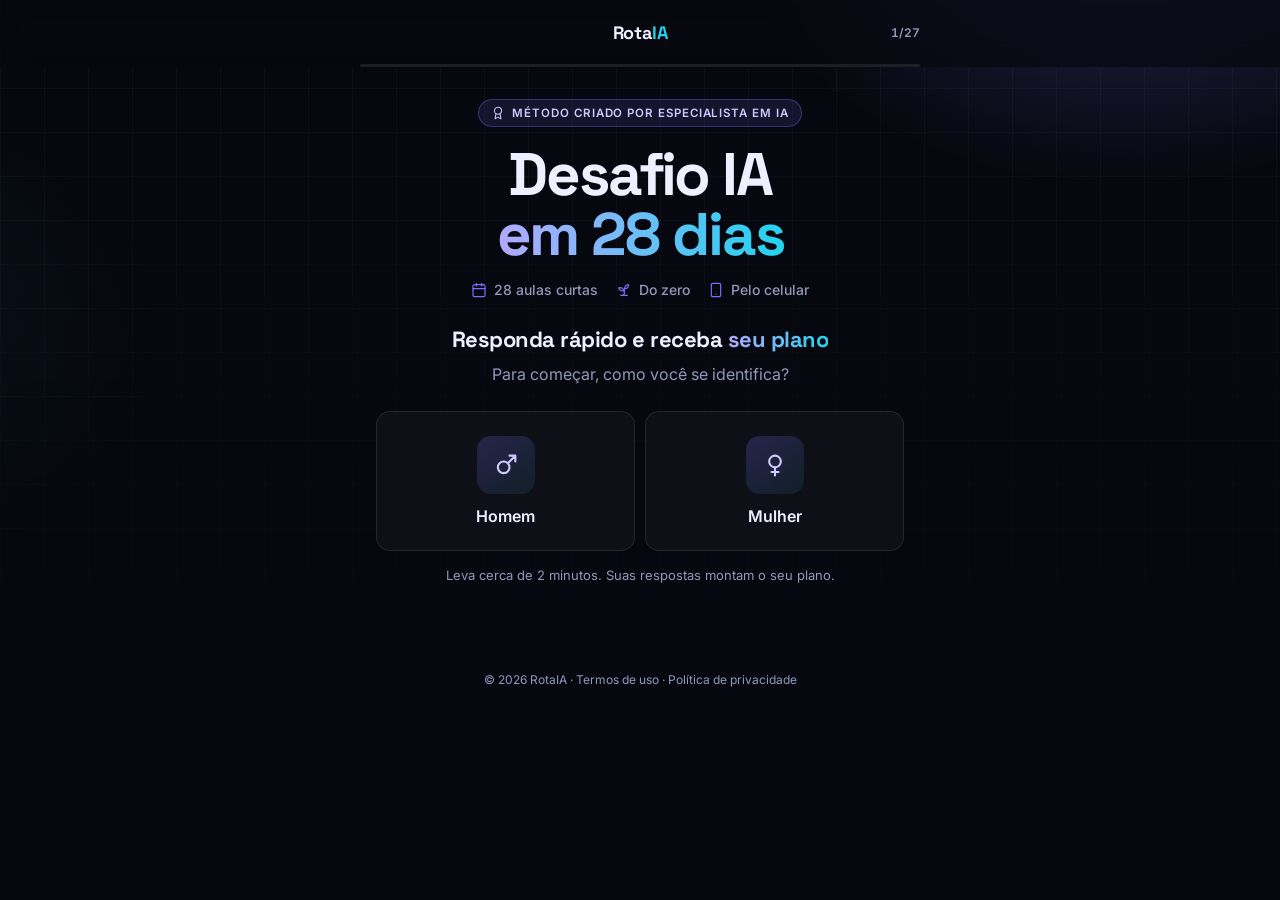
==== commit 51c0b2c6: "Versão A (escura, em português) vira a página principal do funil Co-Authored-By: Claude Opus 5.5 <no" ====
--- a/public/index.html
+++ b/public/index.html
@@ -1,333 +1,67 @@
 <!DOCTYPE html>
-<html lang="es">
+<html lang="pt-BR">
 <head>
 <meta charset="utf-8">
 <meta name="viewport" content="width=device-width, initial-scale=1">
-<title>Reto de IA en 28 Días</title>
+<meta name="theme-color" content="#07080f">
+<title>Desafio IA em 28 Dias</title>
 <link rel="preconnect" href="https://fonts.googleapis.com">
 <link rel="preconnect" href="https://fonts.gstatic.com" crossorigin>
-<link href="https://fonts.googleapis.com/css2?family=Sora:wght@600;700;800&family=Inter:wght@400;500;600;700&display=swap" rel="stylesheet">
+<link href="https://fonts.googleapis.com/css2?family=Space+Grotesk:wght@500;600;700&family=Inter:wght@400;500;600;700&display=swap" rel="stylesheet">
+<link rel="stylesheet" href="quiz.css">
 <style>
-/* ===== Colores de tu marca ===== */
+/* ===== Versão A: escura e tecnológica ===== */
 :root{
-  --brand:#1f5fe0; --brand-ink:#fff; --brand-soft:#e8f0ff; --accent:#f28c28;
-  --bg:#f7f7fb; --card:#fff; --ink:#15132b; --muted:#6a6884; --line:#e4e2f0;
-  --display:"Sora","Trebuchet MS",sans-serif; --body:"Inter","Segoe UI",system-ui,sans-serif;
+  --display:"Space Grotesk","Segoe UI",sans-serif; --body:"Inter","Segoe UI",system-ui,sans-serif;
+  --h1w:700; --h2w:700; --radius:14px;
+  --bg:#07080f; --top-bg:rgba(7,8,15,.75);
+  --card:rgba(255,255,255,.035); --card-solid:#11131f; --card-hi:rgba(124,108,255,.13);
+  --line:rgba(255,255,255,.09); --line-strong:rgba(255,255,255,.25);
+  --ink:#eef0ff; --muted:#9298b8;
+  --brand:#7c6cff; --brand-ink:#fff; --logo-accent:#22d3ee;
+  --em:#b3a9ff;
+  --bar:linear-gradient(90deg,#7c6cff,#22d3ee); --meter-low:#f59e6b;
+  --tile:linear-gradient(145deg,rgba(124,108,255,.22),rgba(34,211,238,.08)); --tile-ink:#cfc8ff;
+  --cta-bg:linear-gradient(135deg,#7c6cff 0%,#5b7cff 100%); --cta-ink:#fff;
+  --cta-shadow:0 12px 32px -12px rgba(124,108,255,.8),inset 0 1px 0 rgba(255,255,255,.2);
+  --buy-bg:linear-gradient(135deg,#22d3ee 0%,#7c6cff 100%); --buy-ink:#fff;
+  --buy-shadow:0 14px 36px -12px rgba(34,211,238,.6),inset 0 1px 0 rgba(255,255,255,.25);
+  --badge-bg:rgba(124,108,255,.12); --badge-ink:#cfc8ff; --badge-line:rgba(124,108,255,.35);
+  --ok:#34d399; --shadow:none; --sel-shadow:0 0 0 4px rgba(124,108,255,.15);
+  --glow:0 0 50px -10px rgba(124,108,255,.6);
+  --overlay:rgba(3,4,10,.72);
+  --prize-bg:radial-gradient(circle at 50% 35%,rgba(124,108,255,.35),transparent 70%),#0d0f1a;
+  --scratch:#262a40; --scratch-ink:#8d93b5;
+  --price-bg:linear-gradient(180deg,rgba(124,108,255,.12),rgba(255,255,255,.02)); --price-line:rgba(124,108,255,.45);
 }
-*{box-sizing:border-box}
-html,body{margin:0}
-body{background:var(--bg);color:var(--ink);font:400 16px/1.5 var(--body);min-height:100vh}
-button{font:inherit;cursor:pointer}
-:focus-visible{outline:3px solid var(--accent);outline-offset:2px;border-radius:8px}
-.top{position:sticky;top:0;background:var(--bg);z-index:5;padding:12px 16px 8px}
-.topin{max-width:520px;margin:0 auto;display:grid;grid-template-columns:40px 1fr 40px;align-items:center}
-.back{border:0;background:none;font-size:22px;color:var(--ink);visibility:hidden}
-.logo{text-align:center;font:800 18px var(--display);letter-spacing:-.02em}
-.logo span{color:var(--brand)}
-.bar{max-width:520px;margin:10px auto 0;height:6px;background:var(--line);border-radius:9px;overflow:hidden}
-.bar i{display:block;height:100%;width:0;background:var(--brand);transition:width .35s}
-main{max-width:520px;margin:0 auto;padding:12px 16px 40px}
-.step{display:none;animation:in .3s ease}
-.step.on{display:block}
-@keyframes in{from{opacity:0;transform:translateY(8px)}to{opacity:1;transform:none}}
-h1{font:800 clamp(28px,7vw,38px)/1.1 var(--display);letter-spacing:-.02em;margin:18px 0 10px;text-align:center;text-wrap:balance}
-h2{font:700 clamp(22px,5.5vw,28px)/1.2 var(--display);margin:14px 0 8px;text-align:center;text-wrap:balance}
-h2 em,h1 em{font-style:normal;color:var(--brand)}
-.sub{color:var(--muted);text-align:center;margin:0 0 18px}
-.opts{display:grid;gap:10px}
-.opts.two{grid-template-columns:1fr 1fr}
-.opt{display:flex;align-items:center;gap:12px;width:100%;text-align:left;background:var(--card);border:2px solid var(--line);border-radius:14px;padding:14px 16px;color:var(--ink);font-weight:600;transition:border-color .15s,transform .1s}
-.opt:hover{border-color:var(--brand)}
-.opt:active{transform:scale(.99)}
-.opt .ic{font-size:24px;line-height:1}
-.opt.sel{border-color:var(--brand);background:var(--brand-soft)}
-.opts.two .opt{flex-direction:column;justify-content:center;text-align:center;padding:20px 10px}
-.opts.two .opt .ic{font-size:40px}
-.opt .chk{margin-left:auto;width:22px;height:22px;border:2px solid var(--line);border-radius:6px;flex:none}
-.opt.sel .chk{background:var(--brand);border-color:var(--brand);box-shadow:inset 0 0 0 3px var(--brand-soft)}
-.cta{display:block;width:100%;border:0;border-radius:14px;padding:16px;background:var(--brand);color:var(--brand-ink);font:700 17px var(--body);margin-top:18px;text-align:center;text-decoration:none}
-.cta:disabled{opacity:.45;cursor:not-allowed}
-.cta.green{background:var(--accent);color:#2b1600}
-.note{font-size:13px;color:var(--muted);text-align:center;margin-top:14px}
-.hero-ic{font-size:64px;text-align:center;margin:18px 0 0}
-.load{display:grid;gap:14px;margin:20px 0}
-.lrow{font-weight:600;font-size:15px}
-.lrow div{display:flex;justify-content:space-between}
-.lbar{height:8px;background:var(--line);border-radius:9px;overflow:hidden;margin-top:6px}
-.lbar i{display:block;height:100%;width:0;background:var(--brand);transition:width .2s linear}
-.modal{position:fixed;inset:0;background:rgba(21,19,43,.45);display:none;align-items:center;justify-content:center;padding:16px;z-index:9}
-.modal.on{display:flex}
-.box{background:var(--card);border-radius:18px;padding:22px;max-width:380px;width:100%;text-align:center}
-.box .opts{grid-template-columns:1fr 1fr;margin-top:14px}
-.box .opt{justify-content:center}
-.card{background:var(--card);border:1px solid var(--line);border-radius:16px;padding:18px;margin-top:14px}
-.compare{display:grid;grid-template-columns:1fr 1fr;gap:10px;margin-top:14px}
-.compare .card{margin:0;text-align:center}
-.compare b{display:block;font:700 15px var(--display);margin-bottom:8px}
-.meter{height:10px;background:var(--line);border-radius:9px;overflow:hidden;margin:8px 0}
-.meter i{display:block;height:100%}
-.tag{display:inline-block;background:var(--brand-soft);color:var(--brand);font-weight:700;font-size:13px;padding:4px 10px;border-radius:99px}
-.weeks{list-style:none;padding:0;margin:0;display:grid;gap:10px}
-.weeks li{display:grid;grid-template-columns:44px 1fr;gap:12px;align-items:start}
-.weeks .n{width:44px;height:44px;border-radius:12px;background:var(--brand);color:#fff;display:grid;place-items:center;font:700 15px var(--display)}
-.weeks p{margin:2px 0 0;color:var(--muted);font-size:14px}
-.inc{list-style:none;padding:0;margin:0;display:grid;gap:8px}
-.inc li::before{content:"✓";color:var(--accent);font-weight:800;margin-right:8px}
-.facts{display:grid;gap:10px;margin-top:14px}
-.fact{display:grid;grid-template-columns:40px 1fr;gap:12px;align-items:start;background:var(--card);border:1px solid var(--line);border-radius:14px;padding:14px}
-.fact .fi{font-size:26px;line-height:1}
-.fact b{display:block;margin-bottom:2px}
-.fact p{margin:0;color:var(--muted);font-size:14px}
-.chips{display:flex;flex-wrap:wrap;gap:8px;justify-content:center;margin-top:12px}
-.chips span{background:var(--brand-soft);color:var(--brand);font-weight:700;font-size:14px;padding:6px 12px;border-radius:99px}
-.price{text-align:center}
-.price s{color:var(--muted)}
-.price .big{font:800 44px/1 var(--display);margin:6px 0;color:var(--ink)}
-.faq details{border-top:1px solid var(--line);padding:12px 0}
-.faq summary{font-weight:700;cursor:pointer}
-.faq p{color:var(--muted);margin:8px 0 0}
-.dep{font-size:14px;color:var(--muted);border-left:3px solid var(--brand);padding-left:10px;margin:10px 0}
-footer{text-align:center;font-size:12px;color:var(--muted);padding:20px 16px}
+body::before{content:"";position:fixed;inset:0;z-index:-1;pointer-events:none;
+  background:
+    radial-gradient(620px 420px at 88% -8%,rgba(124,108,255,.28),transparent 62%),
+    radial-gradient(520px 420px at -12% 38%,rgba(34,211,238,.10),transparent 60%),
+    linear-gradient(rgba(255,255,255,.035) 1px,transparent 1px) 0 0/44px 44px,
+    linear-gradient(90deg,rgba(255,255,255,.035) 1px,transparent 1px) 0 0/44px 44px;
+  -webkit-mask-image:linear-gradient(180deg,#000 0%,rgba(0,0,0,.35) 55%,transparent 100%);
+          mask-image:linear-gradient(180deg,#000 0%,rgba(0,0,0,.35) 55%,transparent 100%)}
+h1 em,h2 em,.scratch .pct{background:linear-gradient(90deg,#b3a9ff,#22d3ee);-webkit-background-clip:text;background-clip:text;color:transparent}
+.opt{backdrop-filter:blur(6px)}
+.price .big{background:linear-gradient(180deg,#fff,#c9c4ff);-webkit-background-clip:text;background-clip:text;color:transparent}
 </style>
 </head>
 <body>
 <header class="top">
   <div class="topin">
-    <button class="back" id="back" aria-label="Volver">←</button>
+    <button class="back" id="back" aria-label="Voltar"></button>
     <div class="logo" id="logo"></div>
-    <span></span>
+    <span class="count" id="count"></span>
   </div>
   <div class="bar" aria-hidden="true"><i id="prog"></i></div>
 </header>
 <main id="app"></main>
 <div class="modal" id="modal" role="dialog" aria-modal="true" aria-labelledby="mq">
-  <div class="box"><h2 id="mq" style="margin-top:0">¿Estás listo para empezar hoy?</h2>
-    <div class="opts"><button class="opt" data-m="no">Todavía no</button><button class="opt" data-m="si">¡Sí!</button></div></div>
+  <div class="box"><h2 id="mq">Você está pronto para começar hoje?</h2>
+    <div class="opts"><button class="opt" data-m="nao">Ainda não</button><button class="opt" data-m="sim">Sim!</button></div></div>
 </div>
-<footer>© <span id="yr"></span> <span id="brand2"></span> · Términos de uso · Política de privacidad</footer>
-
-<script>
-/* ============ CONFIGURA AQUÍ ============ */
-const CONFIG = {
-  marca: "Ruta<span>IA</span>",           // nombre de tu marca (puedes usar <span> para colorear una parte)
-  marcaTexto: "RutaIA",                   // nombre sin formato, para el pie de página
-  checkout: "https://TU-CHECKOUT-AQUI",   // enlace de tu checkout (Hotmart, Kiwify, Cakto…)
-  precoDe: "US$ 47",
-  precoPor: "US$ 9,90",
-  parcelas: "",                           // ej.: "o 3 cuotas de US$ 3,30" (déjalo vacío si no aplica)
-  garantia: "7 días",
-  desconto: "70% OFF",                    // lo que aparece en la tarjeta para raspar (usa un descuento real)
-  // Suscripción con periodo de prueba (deja teste: null para pago único)
-  teste: null,                            // ej.: { preco: "US$ 4,90", periodo: "7 días", renovacao: "US$ 19,90 cada 4 semanas" }
-  cronometroMin: 0,                       // minutos del cronómetro de la oferta; 0 lo apaga. Úsalo solo con un plazo real.
-  // Testimonios: usa solo testimonios reales de alumnos, con autorización.
-  depoimentos: [
-    // { nome: "Nombre del alumno", cargo: "Profesión", texto: "Lo que dijo de verdad." },
-  ],
-};
-/* ======================================== */
-
-const STEPS = [
-  { id:"genero", q:"Responde rápido y recibe <em>tu plan</em>", sub:"Para empezar, ¿cómo te identificas?", two:true,
-    o:[["👨","Hombre"],["👩","Mujer"]] },
-  { id:"idade", q:"Tu plan de IA empieza <em>donde estás hoy</em>", sub:"¿Cuál es tu rango de edad?", two:true,
-    o:[["🧑","18 a 24"],["👩","25 a 34"],["🧔","35 a 44"],["👵","45 o más"]] },
-  { id:"meta", q:"¿Qué quieres conseguir con IA <em>en los próximos 28 días</em>?",
-    o:[["💰","Ganar más sin trabajar más horas"],["📈","Conseguir mejores oportunidades de trabajo"],["🎯","Aprender una habilidad bien pagada"],["🕊️","Tener más tiempo libre y menos estrés"],["🚀","Crear mi propio negocio"]] },
-  { id:"area", q:"¿Cuál de estas opciones describe <em>tu momento</em>?", sub:"Elige la más cercana",
-    o:[["🏢","Empleo fijo"],["💻","Independiente o freelancer"],["🏪","Tengo un negocio"],["🎓","Estudiante"],["🔎","Buscando oportunidades"]] },
-  { id:"rotina", q:"¿Cómo es tu <em>rutina de trabajo</em>?", sub:"Así el plan se adapta a tu día",
-    o:[["🌞","Trabajo de día"],["🌙","Trabajo de noche"],["🔀","Mis horarios son flexibles"],["📚","Solo estudio"],["🏖️","Estoy jubilado(a)"],["⏸️","No estoy trabajando ahora"]] },
-  { id:"desafios", q:"¿Cuáles de estos <em>desafíos</em> vives hoy?", sub:"Marca todos los que apliquen", multi:true,
-    o:[["😕","Siento que gano poco"],["⌛","Me falta tiempo"],["🔁","Rutina agotadora"],["😟","Preocupación por el dinero"],["🧭","No sé por dónde empezar"],["📉","Miedo a quedarme atrás"]] },
-  { id:"i_gracias", type:"info", ic:"🙌", t:"¡Gracias! Ya estamos <em>armando tu plan</em>",
-    p:"Cada respuesta ajusta tu ruta de 28 días. Faltan pocas preguntas para tenerla lista." },
-  { id:"financas", q:"¿Cómo te sientes con tu <em>situación financiera</em> hoy?",
-    o:[["🙂","Tranquilo(a)"],["⚖️","Quisiera más estabilidad"],["🧗","Me cuesta avanzar"],["😣","Necesito un cambio urgente"]] },
-  { id:"renda", q:"¿Cuánto te gustaría <em>ganar al mes</em>?",
-    o:[["💵","Hasta US$ 1.000"],["💰","De US$ 1.000 a US$ 3.000"],["🏆","Más de US$ 3.000"]] },
-  { id:"liberdade", q:"¿Te gustaría trabajar con <em>horario flexible</em>, desde donde quieras?", two:true,
-    o:[["👍","Sí"],["👎","No"]] },
-  { id:"automatizar", q:"¿Te gustaría que la IA hiciera <em>tus tareas repetitivas</em>?", two:true,
-    o:[["🤖","¡Sí, claro!"],["🙅","Por ahora no"]] },
-  { id:"estilo", q:"¿Quieres un trabajo que vaya <em>con tu estilo de vida</em>?", two:true,
-    o:[["💯","Totalmente"],["🤷","No necesariamente"]] },
-  { id:"i_datos", type:"facts", t:"La IA ya está <em>cambiando el trabajo</em>",
-    f:[["⚡","Tareas en minutos","Textos, imágenes y resúmenes que antes tomaban horas hoy se hacen en pocos minutos."],
-       ["🧑‍💼","Nuevas oportunidades","Negocios de todos los tamaños buscan personas que sepan usar herramientas de IA."],
-       ["📱","Desde el celular","Muchas herramientas funcionan en el teléfono, sin computadora potente ni conocimientos técnicos."]] },
-  { id:"nivel", q:"¿Cuánto sabes sobre <em>inteligencia artificial</em>?",
-    o:[["🌱","Nada, empiezo de cero"],["💬","Probé ChatGPT algunas veces"],["🧰","Conozco algunas herramientas"],["⚙️","La uso en el trabajo y quiero ir más allá"]] },
-  { id:"extra", q:"¿Ya intentaste tener <em>ingresos extra</em>?",
-    o:[["🔁","Sí, hago trabajos de vez en cuando"],["🏢","No, solo tengo mi trabajo principal"],["💻","Ya hice trabajos freelance"],["🆕","Nunca lo intenté"]] },
-  { id:"aprender", q:"¿Te resulta fácil <em>aprender cosas nuevas</em>?",
-    o:[["⚡","Sí, me adapto rápido"],["🐢","Me cuesta un poco, pero lo logro"],["😅","Me cuesta bastante"]] },
-  { id:"ferramentas", q:"¿Qué <em>herramientas de IA</em> ya conoces?", sub:"Marca todas las que quieras. Si no conoces ninguna, no pasa nada.", multi:true,
-    o:[["💬","ChatGPT"],["✨","Gemini"],["🎨","Generadores de imágenes"],["🎬","Editores de video con IA"],["🙈","Ninguna todavía"]] },
-  { id:"criar", q:"¿Qué te gustaría <em>crear con IA</em>?", sub:"Marca todo lo que quieras", multi:true,
-    o:[["✍️","Textos y publicaciones"],["🖼️","Imágenes y diseños"],["🎬","Videos"],["🤖","Automatizaciones"],["💬","Atención automática a clientes"]] },
-  { id:"i_resumo", type:"summary" },
-  { id:"potencial", type:"potential" },
-  { id:"sonho", q:"¿Hay algo <em>especial</em> que quieras lograr?", sub:"Tener una meta clara aumenta tus posibilidades",
-    o:[["🏠","Mi casa propia"],["✈️","Un viaje"],["💳","Salir de deudas"],["👨‍👩‍👧","Darle más comodidad a mi familia"],["🌴","Jubilarme antes"]] },
-  { id:"tempo", q:"¿Cuánto tiempo al día <em>puedes dedicar</em>?",
-    o:[["⏱️","Hasta 15 minutos"],["⏰","De 15 a 30 minutos"],["🕐","De 30 a 60 minutos"],["🗓️","Más de 1 hora"]] },
-  { id:"i_prova", type:"info", ic:"🚀", t:"Personas con tu perfil <em>ya empezaron</em>",
-    p:"Con pocos minutos al día y paso a paso, la IA se vuelve una herramienta de trabajo en pocas semanas.", btn:"Quiero avanzar" },
-  { id:"carregando", type:"load" },
-  { id:"ancora", q:"¿Cuánto invertirías en un <em>plan de IA hecho para ti</em>?",
-    o:[["🟢","US$ 9"],["🟡","US$ 19"],["🟠","US$ 29"]] },
-  { id:"raspadinha", type:"scratch" },
-  { id:"resultado", type:"result" },
-];
-const A = {}; let i = 0;
-const $ = s => document.querySelector(s);
-const app = $("#app");
-$("#logo").innerHTML = CONFIG.marca; $("#brand2").textContent = CONFIG.marcaTexto; $("#yr").textContent = new Date().getFullYear();
-const low = x => String(x || "").toLowerCase();
-
-function render(){
-  const s = STEPS[i];
-  $("#prog").style.width = Math.round(i / (STEPS.length - 1) * 100) + "%";
-  $("#back").style.visibility = i > 0 && s.type !== "result" ? "visible" : "hidden";
-  if(s.type === "info") return renderInfo(s);
-  if(s.type === "facts") return renderFacts(s);
-  if(s.type === "summary") return renderSummary();
-  if(s.type === "potential") return renderPotential();
-  if(s.type === "scratch") return renderScratch();
-  if(s.type === "load") return renderLoad();
-  if(s.type === "result") return renderResult();
-  const intro = i === 0 ? `<h1>¡Reto de IA<br><em>en 28 días</em>!</h1>` : "";
-  app.innerHTML = `<section class="step on">${intro}<h2>${s.q}</h2>${s.sub ? `<p class="sub">${s.sub}</p>` : ""}
-    <div class="opts ${s.two ? "two" : ""}">${s.o.map(([ic, t], k) => `<button class="opt" data-k="${k}"><span class="ic" aria-hidden="true">${ic}</span><span>${t}</span>${s.multi ? `<span class="chk" aria-hidden="true"></span>` : ""}</button>`).join("")}</div>
-    ${s.multi ? `<button class="cta" id="next" disabled>Continuar</button>` : ""}
-    ${i === 0 ? `<p class="note">Responde unas preguntas rápidas para armar tu plan.</p>` : ""}</section>`;
-  const sel = new Set(A[s.id] || []);
-  app.querySelectorAll(".opt").forEach(b => {
-    const t = s.o[b.dataset.k][1];
-    if(s.multi && sel.has(t)) b.classList.add("sel");
-    b.addEventListener("click", () => {
-      if(s.multi){ sel.has(t) ? sel.delete(t) : sel.add(t); b.classList.toggle("sel"); $("#next").disabled = !sel.size; A[s.id] = [...sel]; }
-      else { A[s.id] = t; b.classList.add("sel"); setTimeout(go, 220); }
-    });
-  });
-  if(s.multi){ $("#next").disabled = !sel.size; $("#next").addEventListener("click", go); }
-}
-function go(){ i = Math.min(i + 1, STEPS.length - 1); render(); scrollTo(0, 0); }
-$("#back").addEventListener("click", () => { if(i > 0){ i--; render(); } });
-function nextBtn(label){ return `<button class="cta" id="next">${label || "Continuar"}</button>`; }
-function bindNext(){ $("#next").addEventListener("click", go); }
-
-function renderInfo(s){
-  app.innerHTML = `<section class="step on"><div class="hero-ic" aria-hidden="true">${s.ic}</div><h2>${s.t}</h2><p class="sub">${s.p}</p>${nextBtn(s.btn)}</section>`;
-  bindNext();
-}
-function renderFacts(s){
-  app.innerHTML = `<section class="step on"><h2>${s.t}</h2><div class="facts">${s.f.map(([ic, b, p]) => `<div class="fact"><span class="fi" aria-hidden="true">${ic}</span><div><b>${b}</b><p>${p}</p></div></div>`).join("")}</div>${nextBtn()}</section>`;
-  bindNext();
-}
-function renderSummary(){
-  const areas = A.criar || ["Textos y publicaciones"];
-  app.innerHTML = `<section class="step on"><div class="hero-ic" aria-hidden="true">🧠</div><h2>Estamos preparando tu <em>plan de aprendizaje</em></h2>
-    <p class="sub">Según tus respuestas, quieres usar la IA para:</p>
-    <div class="chips">${areas.map(a => `<span>${a}</span>`).join("")}</div>
-    <div class="card"><p style="margin:0">Objetivo: <b>${low(A.meta) || "crecer con IA"}</b><br>Nivel actual: <b>${low(A.nivel) || "principiante"}</b></p></div>
-    ${nextBtn()}</section>`;
-  bindNext();
-}
-function renderPotential(){
-  app.innerHTML = `<section class="step on"><p style="text-align:center"><span class="tag">Tu diagnóstico</span></p>
-    <h2>Tu <em>potencial con IA</em> es alto</h2>
-    <div class="card"><b>Potencial de crecimiento</b><div class="meter" style="height:14px"><i id="pm" style="width:0;background:linear-gradient(90deg,#f0a04b,var(--brand));transition:width 1.4s ease"></i></div>
-      <div style="display:flex;justify-content:space-between;font-size:13px;color:var(--muted)"><span>Bajo</span><span>Medio</span><span>Alto</span></div></div>
-    <div class="card"><p style="margin:0">Por tus respuestas, tienes el perfil para usar IA en <b>${low((A.criar || ["textos y publicaciones"]).join(", "))}</b> y buscar <b>${low(A.renda) || "más ingresos"}</b>.</p></div>
-    ${nextBtn()}</section>`;
-  setTimeout(() => { const m = $("#pm"); if(m) m.style.width = "86%"; }, 100);
-  bindNext();
-}
-function renderScratch(){
-  app.innerHTML = `<section class="step on"><h2>Raspa y gana un <em>descuento en tu reto</em></h2>
-    <p class="sub">Pasa el dedo o el mouse sobre la tarjeta</p>
-    <div style="position:relative;max-width:320px;margin:0 auto;aspect-ratio:16/10;border-radius:16px;overflow:hidden;background:var(--brand-soft);display:grid;place-items:center;text-align:center">
-      <div><div style="font:700 15px var(--body);color:var(--muted)">¡GANASTE!</div><div style="font:800 46px/1 var(--display);color:var(--brand)">${CONFIG.desconto}</div><div style="font-size:14px;color:var(--muted)">en tu plan</div></div>
-      <canvas id="sc" style="position:absolute;inset:0;width:100%;height:100%;touch-action:none;cursor:grab"></canvas></div>
-    <button class="cta green" id="next" disabled>Usar mi descuento</button></section>`;
-  const c = $("#sc"), x = c.getContext("2d"), r = c.getBoundingClientRect();
-  c.width = r.width; c.height = r.height;
-  x.fillStyle = "#b9bfd3"; x.fillRect(0, 0, c.width, c.height);
-  x.fillStyle = "#7d849c"; x.font = "700 18px Inter, sans-serif"; x.textAlign = "center"; x.fillText("RASPA AQUÍ", c.width / 2, c.height / 2 + 6);
-  x.globalCompositeOperation = "destination-out";
-  let down = false, n = 0;
-  const pos = e => { const b = c.getBoundingClientRect(), p = e.touches ? e.touches[0] : e; return [p.clientX - b.left, p.clientY - b.top]; };
-  const draw = e => { if(!down) return; e.preventDefault(); const [px, py] = pos(e); x.beginPath(); x.arc(px, py, 22, 0, Math.PI * 2); x.fill(); if(++n > 25){ $("#next").disabled = false; c.style.transition = "opacity .5s"; c.style.opacity = "0"; } };
-  ["mousedown", "touchstart"].forEach(ev => c.addEventListener(ev, e => { down = true; draw(e); }, { passive: false }));
-  ["mousemove", "touchmove"].forEach(ev => c.addEventListener(ev, draw, { passive: false }));
-  ["mouseup", "mouseleave", "touchend"].forEach(ev => c.addEventListener(ev, () => down = false));
-  bindNext();
-}
-function renderLoad(){
-  const rows = ["Analizando tus respuestas", "Identificando tu perfil", "Armando tu plan de 28 días", "Ajustando a tu tiempo disponible"];
-  const deps = CONFIG.depoimentos.map(d => `<p class="dep">“${d.texto}”<br><b>${d.nome}</b> · ${d.cargo}</p>`).join("");
-  app.innerHTML = `<section class="step on"><h2>Creando tu <em>plan personalizado</em></h2>
-    <div class="load">${rows.map((r, k) => `<div class="lrow"><div><span>${r}</span><span id="p${k}">0%</span></div><div class="lbar"><i id="b${k}"></i></div></div>`).join("")}</div>
-    ${deps ? `<div class="card">${deps}</div>` : ""}</section>`;
-  let k = 0, p = 0, asked = false;
-  const run = () => {
-    const t = setInterval(() => {
-      p += 4; $("#b" + k).style.width = p + "%"; $("#p" + k).textContent = p + "%";
-      if(k === 1 && p >= 60 && !asked){ asked = true; clearInterval(t); ask(run); return; }
-      if(p >= 100){ $("#p" + k).textContent = "100% ✓"; k++; p = 0; if(k >= rows.length){ clearInterval(t); setTimeout(go, 500); } }
-    }, 60);
-  };
-  run();
-}
-function ask(done){
-  const m = $("#modal"); m.classList.add("on");
-  m.querySelectorAll(".opt").forEach(b => b.onclick = () => { A.listo = b.dataset.m; m.classList.remove("on"); done(); });
-}
-function renderResult(){
-  const tempo = low(A.tempo) || "pocos minutos al día", meta = low(A.meta) || "tu objetivo";
-  const criar = low((A.criar || ["textos y publicaciones"]).join(", "));
-  const inicio = { "Nada, empiezo de cero": 10, "Probé ChatGPT algunas veces": 25, "Conozco algunas herramientas": 40, "La uso en el trabajo y quiero ir más allá": 55 }[A.nivel] || 20;
-  app.innerHTML = `<section class="step on">
-    <p style="text-align:center"><span class="tag">Plan personalizado</span></p>
-    <h2>Tu plan para <em>${meta}</em> con IA</h2>
-    <p class="sub">Pensado para ${tempo}, con foco en ${criar}.</p>
-    <div class="compare">
-      <div class="card"><b>Hoy</b>Dominio de IA<div class="meter"><i style="width:${inicio}%;background:#f0a04b"></i></div><small>${A.nivel || "Principiante"}</small></div>
-      <div class="card"><b>En 28 días</b>Dominio de IA<div class="meter"><i style="width:85%;background:var(--brand)"></i></div><small>Usando IA en tu día a día</small></div>
-    </div>
-    <div class="card"><h2 style="text-align:left;margin-top:0">Tu ruta de 4 semanas</h2>
-      <ul class="weeks">
-        <li><span class="n">S1</span><div><b>Fundamentos</b><p>Las herramientas correctas y cómo escribir buenas instrucciones.</p></div></li>
-        <li><span class="n">S2</span><div><b>Creación</b><p>Produce ${criar} en minutos.</p></div></li>
-        <li><span class="n">S3</span><div><b>Productividad</b><p>Automatiza tareas repetitivas y gana tiempo.</p></div></li>
-        <li><span class="n">S4</span><div><b>Aplicación</b><p>Usa lo aprendido para ${meta}.</p></div></li>
-      </ul></div>
-    <div class="card"><h2 style="text-align:left;margin-top:0">Lo que recibes</h2>
-      <ul class="inc"><li>28 lecciones cortas, una por día</li><li>Biblioteca de instrucciones listas para copiar</li><li>Ejercicios prácticos con cada herramienta</li><li>Acceso desde el celular o la computadora</li><li>Certificado de finalización</li></ul></div>
-    <div class="card price"><span class="tag">${CONFIG.desconto} aplicado</span>
-      ${CONFIG.cronometroMin ? `<p class="note">Descuento válido por <b id="tm"></b></p>` : ""}
-      ${CONFIG.teste
-        ? `<p style="margin:12px 0 0">Prueba por ${CONFIG.teste.periodo}</p><div class="big">${CONFIG.teste.preco}</div>
-           <p class="note" style="margin:0">Después, ${CONFIG.teste.renovacao}. Cancela cuando quieras.</p>`
-        : `<p style="margin:12px 0 0">De <s>${CONFIG.precoDe}</s> a</p><div class="big">${CONFIG.precoPor}</div>
-           <p class="note" style="margin:0">${CONFIG.parcelas ? CONFIG.parcelas + " · " : ""}pago único</p>`}
-      <a class="cta green" href="${CONFIG.checkout}" target="_blank" rel="noopener">Quiero empezar mi reto</a>
-      <p class="note">🔒 Compra segura · Garantía incondicional de ${CONFIG.garantia}</p></div>
-    <div class="card faq"><h2 style="text-align:left;margin-top:0">Preguntas frecuentes</h2>
-      <details><summary>¿Necesito saber de tecnología?</summary><p>No. El reto empieza desde cero y explica cada paso.</p></details>
-      <details><summary>¿Cuánto tiempo al día?</summary><p>Las lecciones están pensadas para ${tempo}.</p></details>
-      <details><summary>¿Cómo recibo el acceso?</summary><p>Justo después de la compra recibes el acceso en tu correo.</p></details>
-      <details><summary>¿Y si no me gusta?</summary><p>Tienes ${CONFIG.garantia} de garantía. Lo pides y te devolvemos tu dinero.</p></details>
-    </div></section>`;
-  if(CONFIG.cronometroMin){
-    let s = CONFIG.cronometroMin * 60;
-    const tick = () => { const el = $("#tm"); if(!el) return; el.textContent = String(Math.floor(s / 60)).padStart(2, "0") + ":" + String(s % 60).padStart(2, "0"); if(s > 0){ s--; setTimeout(tick, 1000); } };
-    tick();
-  }
-}
-render();
-</script>
+<footer>© <span id="yr"></span> <span id="brand2"></span> · Termos de uso · Política de privacidade</footer>
+<script src="quiz.js"></script>
 </body>
 </html>
--- a/public/quiz.css
+++ b/public/quiz.css
@@ -0,0 +1,142 @@
+/* Base comum às duas versões. As cores e fontes ficam em cada página (versao-a.html / versao-b.html). */
+*{box-sizing:border-box}
+html,body{margin:0}
+body{background:var(--bg);color:var(--ink);font:400 16px/1.55 var(--body);min-height:100vh;-webkit-font-smoothing:antialiased;overflow-x:hidden}
+button{font:inherit;cursor:pointer;color:inherit}
+:focus-visible{outline:2px solid var(--brand);outline-offset:3px;border-radius:10px}
+svg.i{width:1em;height:1em;stroke:currentColor;fill:none;stroke-width:1.8;stroke-linecap:round;stroke-linejoin:round;flex:none}
+
+.top{position:sticky;top:0;z-index:5;padding:14px 16px 0;background:var(--top-bg);backdrop-filter:blur(14px);-webkit-backdrop-filter:blur(14px)}
+.topin{max-width:560px;margin:0 auto;display:grid;grid-template-columns:44px 1fr 44px;align-items:center}
+.back{width:36px;height:36px;border-radius:10px;border:1px solid var(--line);background:var(--card);display:grid;place-items:center;font-size:17px;visibility:hidden;transition:border-color .2s}
+.back:hover{border-color:var(--brand)}
+.logo{text-align:center;font:700 18px var(--display);letter-spacing:-.01em}
+.logo span{color:var(--logo-accent,var(--brand))}
+.count{justify-self:end;font:600 12px var(--body);color:var(--muted);font-variant-numeric:tabular-nums}
+.bar{max-width:560px;margin:14px auto 0;height:3px;background:var(--line);border-radius:9px;overflow:hidden}
+.bar i{display:block;height:100%;width:0;background:var(--bar);transition:width .5s cubic-bezier(.2,.8,.2,1)}
+
+main{max-width:560px;margin:0 auto;padding:22px 16px 48px}
+.step{animation:in .5s cubic-bezier(.2,.8,.2,1)}
+@keyframes in{from{opacity:0;transform:translateY(12px)}to{opacity:1;transform:none}}
+.center{text-align:center}
+
+.eyebrow{display:flex;justify-content:center;margin:10px 0 0}
+.badge,.tag{display:inline-flex;align-items:center;gap:7px;font:600 11.5px var(--body);letter-spacing:.08em;text-transform:uppercase;color:var(--badge-ink);background:var(--badge-bg);border:1px solid var(--badge-line);padding:6px 12px;border-radius:99px}
+.badge svg,.tag svg{font-size:14px}
+h1{font:var(--h1w) clamp(40px,10vw,60px)/1 var(--display);letter-spacing:-.035em;margin:18px 0 14px;text-align:center;text-wrap:balance}
+h2{font:var(--h2w) clamp(25px,6.4vw,33px)/1.14 var(--display);letter-spacing:-.022em;margin:16px 0 10px;text-align:center;text-wrap:balance}
+h2.q0{font-size:clamp(19px,4.8vw,22px);margin-top:26px;color:var(--ink)}
+h1 em,h2 em{font-style:var(--em-style,normal);color:var(--em)}
+.sub{color:var(--muted);text-align:center;margin:0 auto 24px;max-width:42ch}
+.points{display:flex;justify-content:center;flex-wrap:wrap;gap:8px 18px;color:var(--muted);font-size:14px;font-weight:500}
+.points span{display:inline-flex;align-items:center;gap:7px}
+.points svg{color:var(--brand);font-size:16px}
+
+.opts{display:grid;gap:10px}
+.opts.two{grid-template-columns:1fr 1fr}
+.opt{position:relative;display:flex;align-items:center;gap:14px;width:100%;text-align:left;background:var(--card);border:1px solid var(--line);border-radius:var(--radius);padding:12px 14px;font-weight:600;font-size:16px;line-height:1.3;box-shadow:var(--shadow);transition:border-color .2s,background .2s,transform .15s,box-shadow .2s}
+.opt:hover{border-color:var(--opt-hover,var(--brand))}
+.opt:active{transform:scale(.985)}
+.opt .ic{flex:none;width:44px;height:44px;border-radius:calc(var(--radius) - 3px);background:var(--tile);color:var(--tile-ink);display:grid;place-items:center;font-size:21px;transition:background .2s,color .2s}
+.opt .lbl{flex:1}
+.opt.sel{border-color:var(--brand);background:var(--card-hi);box-shadow:var(--sel-shadow,none)}
+.opt.sel .ic{background:var(--brand);color:var(--brand-ink)}
+.opt .arr{margin-left:auto;color:var(--muted);font-size:18px;opacity:.55;transition:transform .2s,opacity .2s}
+.opt:hover .arr{transform:translateX(3px);opacity:1}
+.opt .chk{margin-left:auto;flex:none;width:22px;height:22px;border:1.5px solid var(--line-strong);border-radius:7px;display:grid;place-items:center;color:var(--brand-ink);font-size:14px;transition:background .2s,border-color .2s}
+.opt .chk svg{opacity:0;stroke-width:3}
+.opt.sel .chk{background:var(--brand);border-color:var(--brand)}
+.opt.sel .chk svg{opacity:1}
+.opts.two .opt{flex-direction:column;justify-content:center;text-align:center;padding:24px 12px;gap:12px}
+.opts.two .opt .ic{width:58px;height:58px;font-size:28px;border-radius:var(--radius)}
+.opt.noic{justify-content:center;text-align:center;padding:20px 14px}
+.opt .lbl-big{font:var(--h2w) 24px/1 var(--display);letter-spacing:-.02em}
+
+.cta{display:flex;align-items:center;justify-content:center;gap:10px;width:100%;border:0;border-radius:var(--radius);padding:17px 20px;background:var(--cta-bg);color:var(--cta-ink);font:700 17px var(--body);margin-top:24px;text-decoration:none;box-shadow:var(--cta-shadow);transition:transform .15s,filter .2s,opacity .2s}
+.cta svg{font-size:19px;transition:transform .2s}
+.cta:hover{filter:brightness(1.08)}
+.cta:hover svg{transform:translateX(3px)}
+.cta:active{transform:scale(.985)}
+.cta:disabled{opacity:.35;cursor:not-allowed;filter:none}
+.cta.buy{background:var(--buy-bg);color:var(--buy-ink);box-shadow:var(--buy-shadow)}
+.note{font-size:13px;color:var(--muted);text-align:center;margin-top:14px}
+
+.hero-ic{width:78px;height:78px;margin:22px auto 4px;border-radius:24px;background:var(--tile);color:var(--tile-ink);display:grid;place-items:center;font-size:36px;box-shadow:var(--glow);border:1px solid var(--line)}
+.hero-ic.spin svg{animation:pulse 1.6s ease-in-out infinite}
+@keyframes pulse{50%{transform:scale(.86);opacity:.7}}
+
+.card{background:var(--card);border:1px solid var(--line);border-radius:calc(var(--radius) + 4px);padding:20px;margin-top:14px;box-shadow:var(--shadow);text-align:left}
+.card h3{font:var(--h2w) 20px/1.2 var(--display);margin:0 0 16px;letter-spacing:-.015em}
+.card.hi{border-color:var(--brand);background:var(--card-hi)}
+
+.load{display:grid;gap:18px}
+.lrow{font-weight:600;font-size:15px}
+.lrow>div:first-child{display:flex;justify-content:space-between;gap:10px}
+.lrow span:last-child{color:var(--muted);font-variant-numeric:tabular-nums}
+.lbar{height:6px;background:var(--line);border-radius:9px;overflow:hidden;margin-top:8px}
+.lbar i{display:block;height:100%;width:0;background:var(--bar);transition:width .2s linear}
+
+.modal{position:fixed;inset:0;background:var(--overlay);display:none;align-items:center;justify-content:center;padding:16px;z-index:9;backdrop-filter:blur(6px);-webkit-backdrop-filter:blur(6px)}
+.modal.on{display:flex}
+.box{background:var(--card-solid);border:1px solid var(--line);border-radius:22px;padding:28px 22px 22px;max-width:390px;width:100%;text-align:center;box-shadow:0 30px 80px rgba(0,0,0,.35);animation:in .3s}
+.box h2{margin-top:0}
+.box .opts{grid-template-columns:1fr 1fr;margin-top:18px}
+.box .opt{justify-content:center;padding:15px}
+
+.compare{display:grid;grid-template-columns:1fr 1fr;gap:10px;margin-top:6px}
+.compare .card{margin:0}
+.compare b{display:block;font:var(--h2w) 18px var(--display);margin-bottom:2px}
+.compare small{color:var(--muted);font-size:13px}
+.meter{height:8px;background:var(--line);border-radius:9px;overflow:hidden;margin:12px 0 8px}
+.meter.big{height:12px}
+.meter i{display:block;height:100%;border-radius:9px}
+.scale3{display:flex;justify-content:space-between;font-size:13px;color:var(--muted)}
+
+.weeks{list-style:none;padding:0;margin:0;display:grid;gap:16px}
+.weeks li{display:grid;grid-template-columns:44px 1fr;gap:14px;align-items:start}
+.weeks .n{width:44px;height:44px;border-radius:12px;background:var(--tile);color:var(--tile-ink);display:grid;place-items:center;font:700 14px var(--display);border:1px solid var(--line)}
+.weeks p{margin:2px 0 0;color:var(--muted);font-size:14px}
+.inc{list-style:none;padding:0;margin:0;display:grid;gap:12px}
+.inc li{display:flex;gap:10px;align-items:flex-start}
+.inc li svg{color:var(--ok);font-size:20px;margin-top:1px}
+
+.facts{display:grid;gap:10px;margin-top:18px}
+.fact{display:grid;grid-template-columns:46px 1fr;gap:14px;align-items:start;margin:0}
+.fact .fi{width:46px;height:46px;border-radius:13px;background:var(--tile);color:var(--tile-ink);display:grid;place-items:center;font-size:22px}
+.fact b{display:block;margin-bottom:3px}
+.fact p{margin:0;color:var(--muted);font-size:14px}
+
+.chips{display:flex;flex-wrap:wrap;gap:8px;justify-content:center;margin-top:4px}
+.chips span{background:var(--badge-bg);color:var(--badge-ink);border:1px solid var(--badge-line);font-weight:600;font-size:14px;padding:7px 14px;border-radius:99px}
+.kv{display:grid;gap:12px;margin:0}
+.kv div{display:flex;justify-content:space-between;gap:16px;border-bottom:1px dashed var(--line);padding-bottom:12px}
+.kv div:last-child{border:0;padding:0}
+.kv dt{color:var(--muted)}
+.kv dd{margin:0;font-weight:700;text-align:right}
+
+.price{text-align:center;position:relative;overflow:hidden;border-color:var(--price-line,var(--line));background:var(--price-bg,var(--card))}
+.price s{color:var(--muted)}
+.price .big{font:var(--h1w) 60px/1 var(--display);letter-spacing:-.035em;margin:8px 0 6px}
+.trust{display:flex;justify-content:center;gap:18px;flex-wrap:wrap;margin-top:16px;font-size:13px;color:var(--muted)}
+.trust span{display:inline-flex;gap:6px;align-items:center}
+.trust svg{font-size:15px;color:var(--ok)}
+
+.faq details{border-top:1px solid var(--line);padding:14px 0}
+.faq details:first-of-type{border-top:0;padding-top:0}
+.faq summary{font-weight:600;cursor:pointer;list-style:none;display:flex;justify-content:space-between;gap:12px}
+.faq summary::-webkit-details-marker{display:none}
+.faq summary::after{content:"+";color:var(--muted);font-size:20px;line-height:1}
+.faq details[open] summary::after{content:"–"}
+.faq p{color:var(--muted);margin:8px 0 0}
+.dep{font-size:14px;color:var(--muted);border-left:3px solid var(--brand);padding-left:12px;margin:10px 0}
+.expert{display:grid;grid-template-columns:auto 1fr;gap:16px;align-items:center}
+.expert img{width:76px;height:76px;border-radius:50%;object-fit:cover;border:2px solid var(--brand)}
+.expert p{margin:4px 0 0;color:var(--muted);font-size:14px}
+
+.scratch{position:relative;max-width:340px;margin:4px auto 0;aspect-ratio:16/10;border-radius:20px;overflow:hidden;background:var(--prize-bg);border:1px solid var(--line);display:grid;place-items:center;text-align:center;box-shadow:var(--glow)}
+.scratch .won{font:600 12px var(--body);letter-spacing:.14em;text-transform:uppercase;color:var(--muted)}
+.scratch .pct{font:var(--h1w) 54px/1 var(--display);letter-spacing:-.03em;color:var(--em);margin:8px 0}
+
+footer{text-align:center;font-size:12px;color:var(--muted);padding:24px 16px 32px}
+@media (prefers-reduced-motion:reduce){*{animation:none!important;transition:none!important}}
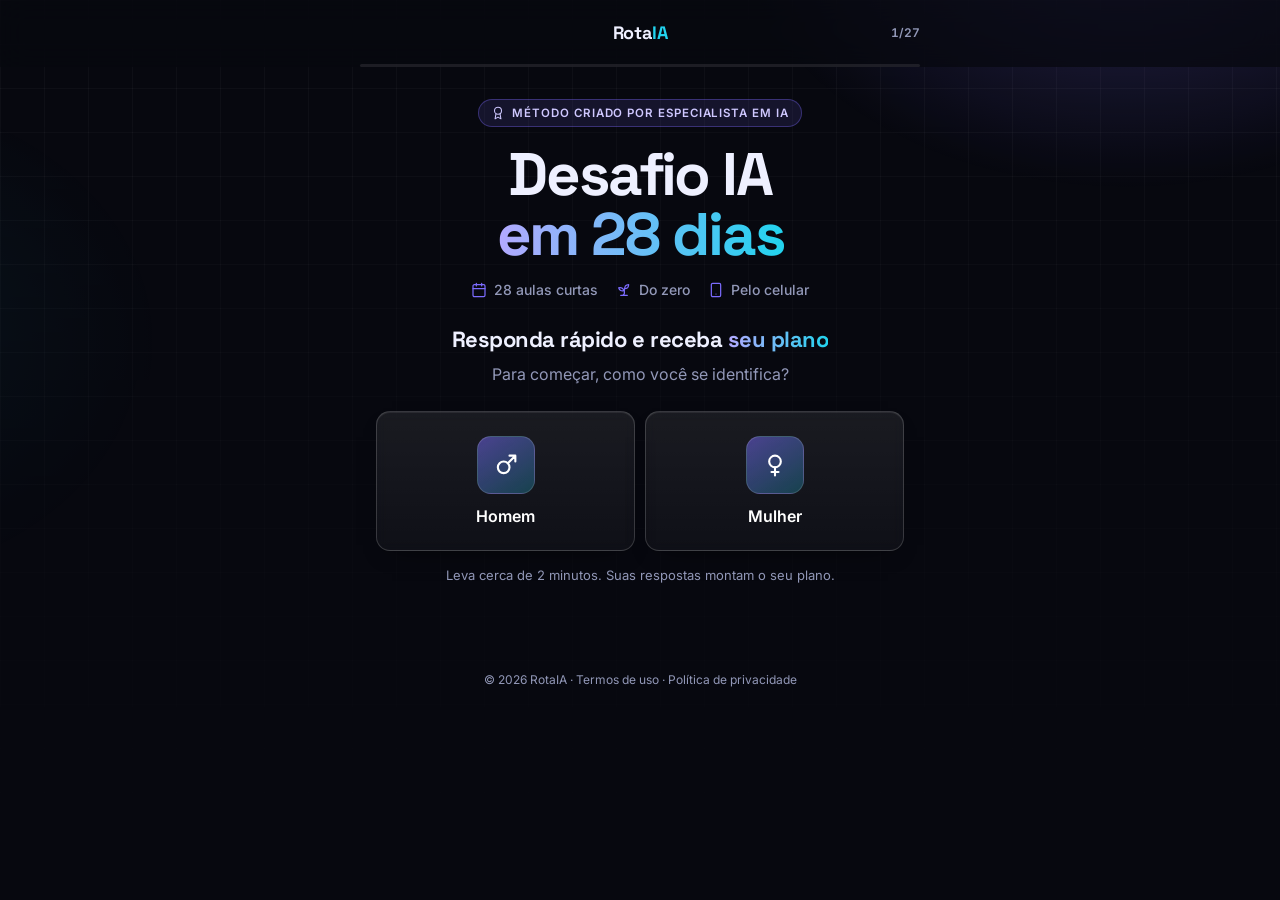
==== commit f970175c: "Opções de resposta com mais contraste Co-Authored-By: Claude Opus 5.5 <noreply@anthropic.com>" ====
--- a/public/index.html
+++ b/public/index.html
@@ -43,7 +43,17 @@
   -webkit-mask-image:linear-gradient(180deg,#000 0%,rgba(0,0,0,.35) 55%,transparent 100%);
           mask-image:linear-gradient(180deg,#000 0%,rgba(0,0,0,.35) 55%,transparent 100%)}
 h1 em,h2 em,.scratch .pct{background:linear-gradient(90deg,#b3a9ff,#22d3ee);-webkit-background-clip:text;background-clip:text;color:transparent}
-.opt{backdrop-filter:blur(6px)}
+/* Opções de resposta com mais contraste */
+.opt{backdrop-filter:blur(6px);color:#fff;
+  background:linear-gradient(180deg,rgba(255,255,255,.08),rgba(255,255,255,.035));
+  border-color:rgba(255,255,255,.17);
+  box-shadow:inset 0 1px 0 rgba(255,255,255,.07),0 10px 24px -16px rgba(0,0,0,.9)}
+.opt:hover{border-color:rgba(139,125,255,.85);background:linear-gradient(180deg,rgba(124,108,255,.18),rgba(124,108,255,.07));box-shadow:0 0 0 3px rgba(124,108,255,.16)}
+.opt .ic{background:linear-gradient(145deg,rgba(124,108,255,.5),rgba(34,211,238,.24));color:#fff;border:1px solid rgba(255,255,255,.14)}
+.opt .arr{color:#c9c2ff;opacity:.85}
+.opt .chk{border-color:rgba(255,255,255,.45)}
+.opt.sel{border-color:#8b7dff;background:linear-gradient(180deg,rgba(124,108,255,.32),rgba(124,108,255,.14));box-shadow:0 0 0 4px rgba(124,108,255,.22),0 12px 30px -12px rgba(124,108,255,.75)}
+.opt.sel .ic{background:linear-gradient(135deg,#7c6cff,#22d3ee);border-color:transparent}
 .price .big{background:linear-gradient(180deg,#fff,#c9c4ff);-webkit-background-clip:text;background-clip:text;color:transparent}
 </style>
 </head>
